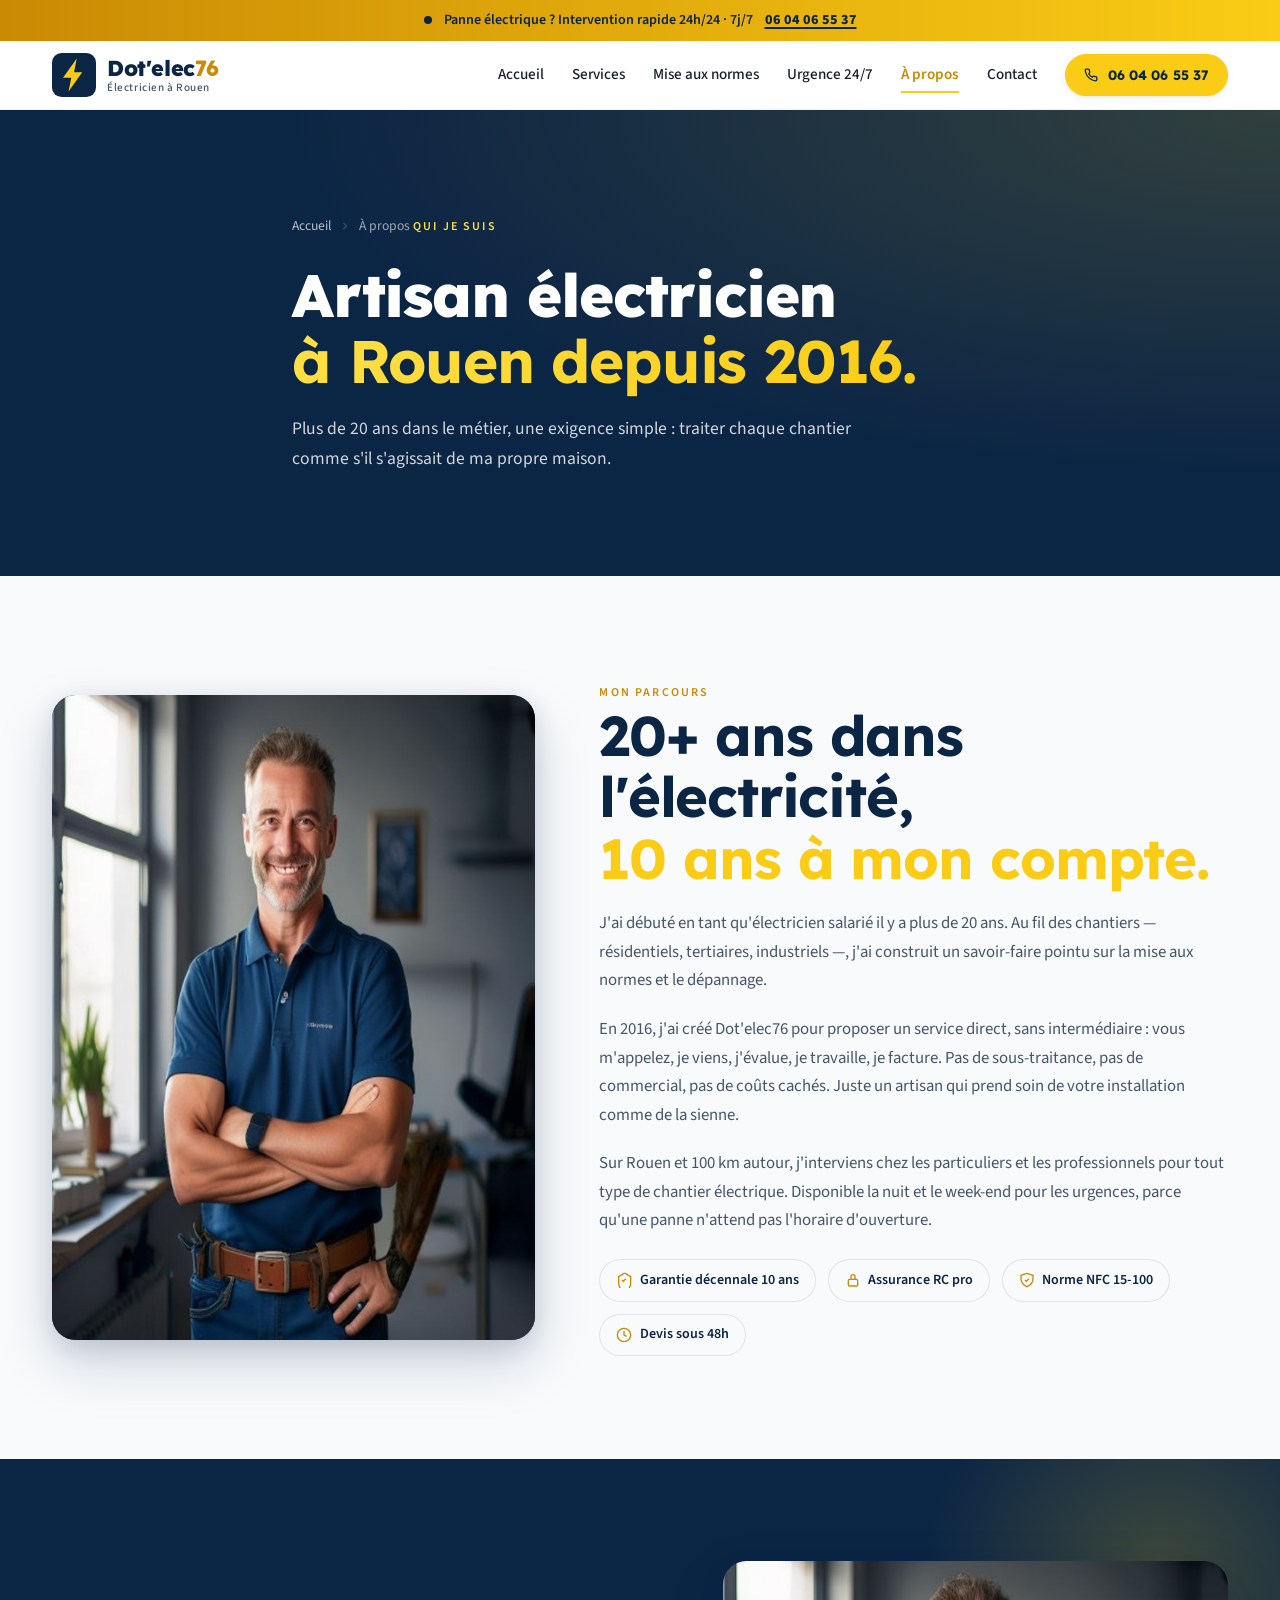
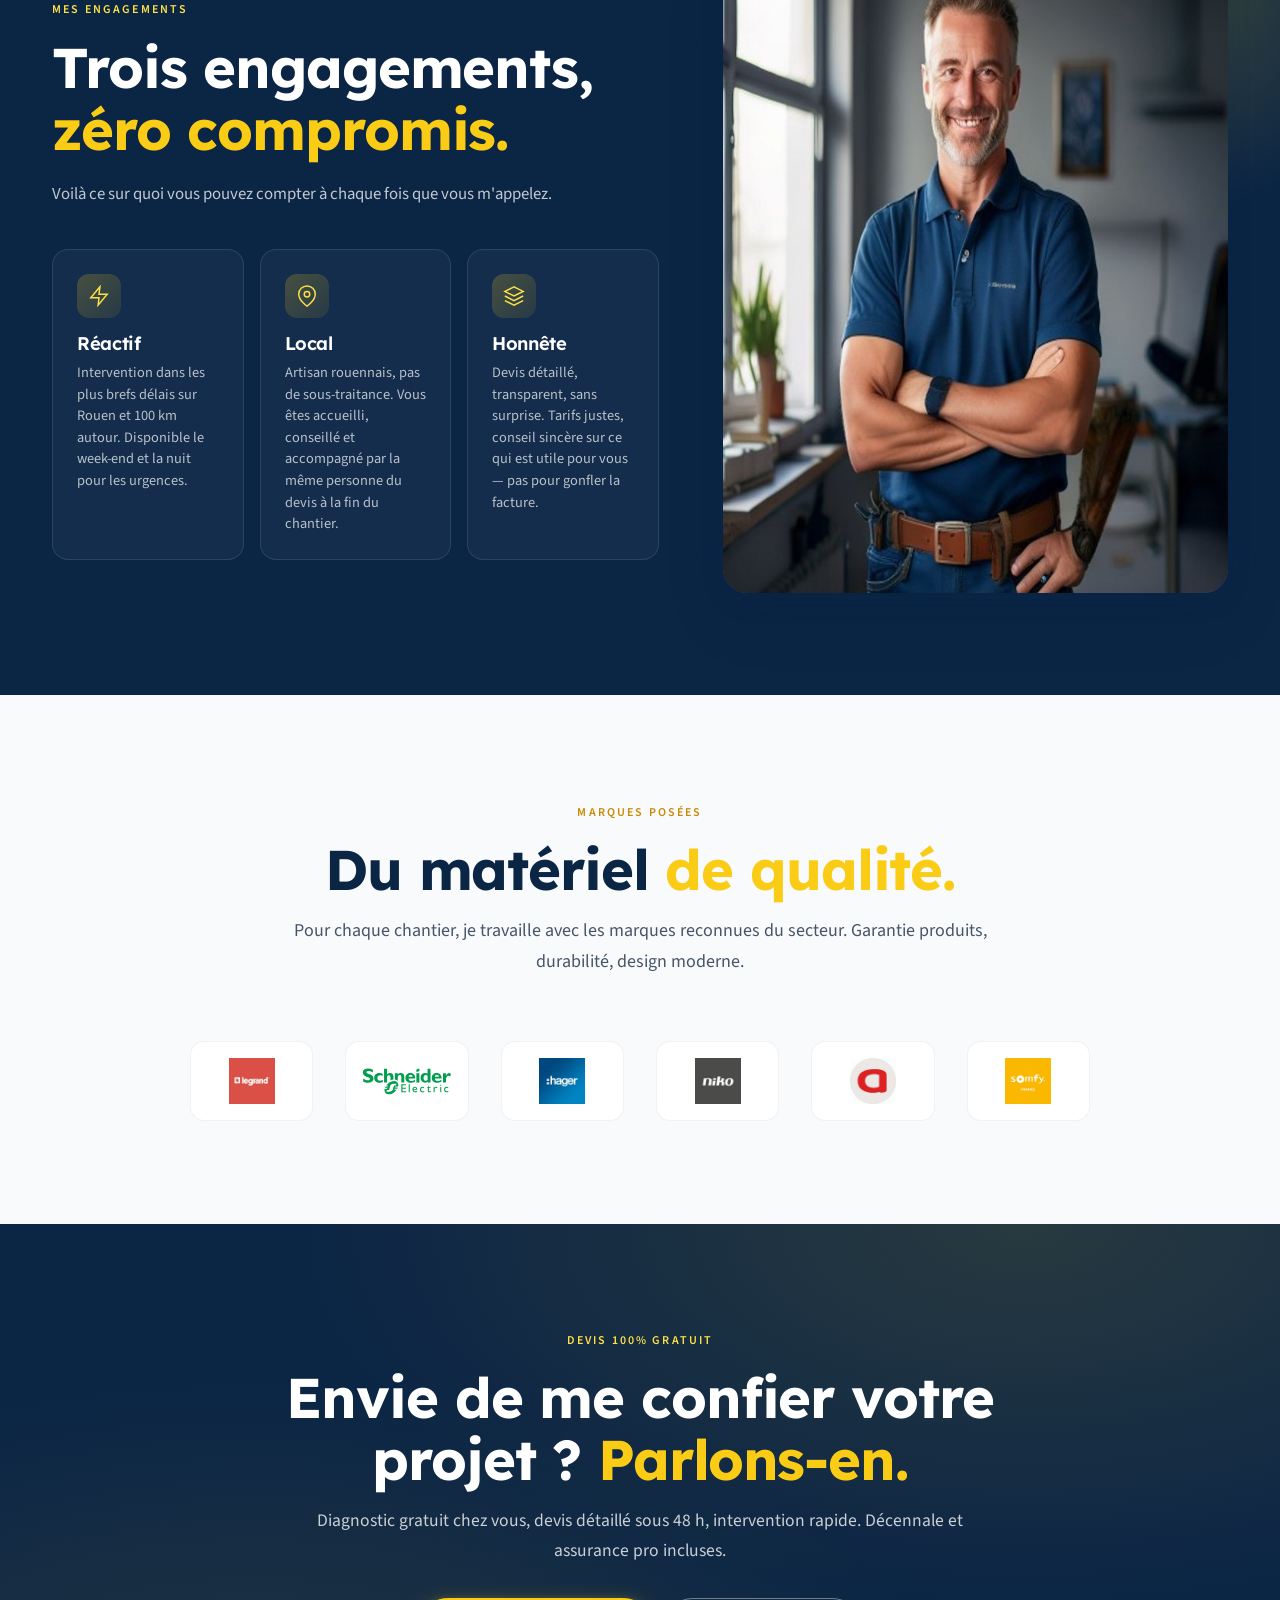
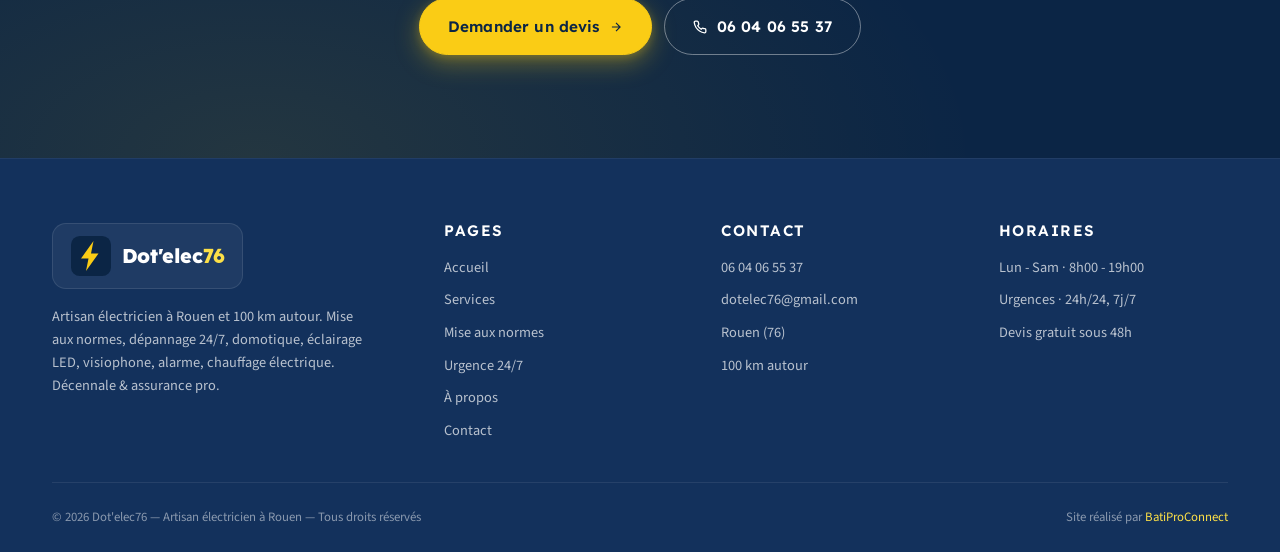
==== a-propos.html @ 0d3ffebc "Refactor multi-page : 6 pages + vrais logos marques Conformite au plan initial Phase 2 : - index.htm" ====
<!DOCTYPE html>
<html lang="fr">
<head>
<meta charset="UTF-8" />
<meta name="viewport" content="width=device-width, initial-scale=1.0" />
<title>À propos — Dot'elec76, artisan électricien à Rouen depuis 2016</title>
<meta name="description" content="Découvrez Dot'elec76 : artisan électricien à Rouen depuis 2016, plus de 20 ans d'expérience dans le métier, garantie décennale, assurance pro, marques Legrand & Schneider." />
<meta name="keywords" content="Dot'elec76, artisan électricien Rouen, électricien expérimenté Rouen, décennale électricien, marques Legrand Schneider Hager" />
<meta name="theme-color" content="#0B2545" />
<link rel="canonical" href="https://dotelec76.pages.dev/a-propos.html" />

<meta property="og:type" content="website" />
<meta property="og:title" content="À propos — Dot'elec76 Rouen" />
<meta property="og:description" content="Artisan électricien à Rouen depuis 2016, 20+ ans d'expérience, décennale et assurance pro." />
<meta property="og:image" content="assets/img/about/artisan-portrait.jpg" />

<link rel="preconnect" href="https://fonts.googleapis.com" />
<link rel="preconnect" href="https://fonts.gstatic.com" crossorigin />
<link href="https://fonts.googleapis.com/css2?family=Lexend:wght@400;500;600;700;800&family=Source+Sans+3:wght@300;400;500;600;700&display=swap" rel="stylesheet" />
<link rel="stylesheet" href="assets/css/style.css" />
<link rel="icon" type="image/svg+xml" href="data:image/svg+xml,%3Csvg xmlns='http://www.w3.org/2000/svg' viewBox='0 0 32 32'%3E%3Crect width='32' height='32' rx='6' fill='%230B2545'/%3E%3Cpath d='M18 4L8 18h6l-2 10 10-14h-6l2-10z' fill='%23FACC15'/%3E%3C/svg%3E" />
</head>

<body>

<div class="urgence-bar">
  <div class="container urgence-bar__inner">
    <span class="urgence-bar__pulse" aria-hidden="true"></span>
    <span>Panne électrique&nbsp;? Intervention rapide 24h/24 &middot; 7j/7</span>
    <a href="tel:0604065537" class="urgence-bar__tel">06 04 06 55 37</a>
  </div>
</div>

<header class="site-header" id="siteHeader">
  <div class="container site-header__inner">
    <a href="index.html" class="brand-mark" aria-label="Dot'elec76 accueil">
      <span class="brand-logo">
        <svg width="36" height="36" viewBox="0 0 32 32" aria-hidden="true">
          <rect width="32" height="32" rx="7" fill="#0B2545"/>
          <path d="M18 4L8 18h6l-2 10 10-14h-6l2-10z" fill="#FACC15"/>
        </svg>
        <span class="brand-text">
          <span class="brand-text__main">Dot'elec<span class="brand-text__num">76</span></span>
          <span class="brand-text__sub">Électricien à Rouen</span>
        </span>
      </span>
    </a>
    <nav class="desktop-nav" aria-label="Navigation principale">
      <a href="index.html" class="nav-link">Accueil</a>
      <a href="services.html" class="nav-link">Services</a>
      <a href="mise-aux-normes.html" class="nav-link">Mise aux normes</a>
      <a href="urgence-24-7.html" class="nav-link">Urgence 24/7</a>
      <a href="a-propos.html" class="nav-link active" aria-current="page">À propos</a>
      <a href="contact.html" class="nav-link">Contact</a>
      <a href="tel:0604065537" class="btn btn-cta-sm">
        <svg width="14" height="14" viewBox="0 0 24 24" fill="none" stroke="currentColor" stroke-width="2.2"><path d="M22 16.92v3a2 2 0 01-2.18 2 19.79 19.79 0 01-8.63-3.07 19.5 19.5 0 01-6-6 19.79 19.79 0 01-3.07-8.67A2 2 0 014.11 2h3a2 2 0 012 1.72 12.84 12.84 0 00.7 2.81 2 2 0 01-.45 2.11L8.09 9.91a16 16 0 006 6l1.27-1.27a2 2 0 012.11-.45 12.84 12.84 0 002.81.7A2 2 0 0122 16.92z"/></svg>
        06 04 06 55 37
      </a>
    </nav>
    <button class="mobile-menu-btn" id="mobileMenuBtn" aria-label="Ouvrir le menu" aria-expanded="false"><span></span><span></span><span></span></button>
  </div>
</header>

<div class="mobile-menu" id="mobileMenu" aria-hidden="true">
  <a href="index.html" class="nav-link">Accueil</a>
  <a href="services.html" class="nav-link">Services</a>
  <a href="mise-aux-normes.html" class="nav-link">Mise aux normes</a>
  <a href="urgence-24-7.html" class="nav-link">Urgence 24/7</a>
  <a href="a-propos.html" class="nav-link">À propos</a>
  <a href="contact.html" class="nav-link">Contact</a>
  <a href="tel:0604065537" class="btn btn-primary mt-4">Appeler maintenant</a>
</div>

<main>

<section class="page-hero">
  <div class="container page-hero__content" data-reveal>
    <div class="page-hero__breadcrumb">
      <a href="index.html">Accueil</a>
      <svg viewBox="0 0 24 24" fill="none" stroke="currentColor" stroke-width="2"><path d="M9 18l6-6-6-6"/></svg>
      <span>À propos</span>
    </div>
    <span class="eyebrow eyebrow-light">Qui je suis</span>
    <h1>Artisan électricien<br /><em>à Rouen depuis 2016.</em></h1>
    <p>Plus de 20 ans dans le métier, une exigence simple : traiter chaque chantier comme s'il s'agissait de ma propre maison.</p>
  </div>
</section>

<section class="section">
  <div class="container">
    <div class="about-bio">
      <div class="about-bio__visual" data-reveal>
        <img src="assets/img/about/artisan-portrait.jpg" alt="Portrait de l'artisan Dot'elec76" loading="lazy" />
      </div>
      <div class="about-bio__content">
        <span class="eyebrow" data-reveal>Mon parcours</span>
        <h2 data-reveal data-delay="1">20+ ans dans l'électricité,<br /><em>10 ans à mon compte.</em></h2>
        <p data-reveal data-delay="2">
          J'ai débuté en tant qu'électricien salarié il y a plus de 20 ans. Au fil
          des chantiers — résidentiels, tertiaires, industriels —, j'ai construit
          un savoir-faire pointu sur la mise aux normes et le dépannage.
        </p>
        <p data-reveal data-delay="3">
          En 2016, j'ai créé Dot'elec76 pour proposer un service direct, sans
          intermédiaire&nbsp;: vous m'appelez, je viens, j'évalue, je travaille,
          je facture. Pas de sous-traitance, pas de commercial, pas de coûts cachés.
          Juste un artisan qui prend soin de votre installation comme de la sienne.
        </p>
        <p data-reveal data-delay="4">
          Sur Rouen et 100&nbsp;km autour, j'interviens chez les particuliers et les
          professionnels pour tout type de chantier électrique. Disponible la nuit
          et le week-end pour les urgences, parce qu'une panne n'attend pas
          l'horaire d'ouverture.
        </p>
        <div class="about-bio__certs" data-reveal data-delay="5">
          <span class="about-cert"><svg viewBox="0 0 24 24" fill="none" stroke="currentColor" stroke-width="2"><path d="M12 2L4 7v10c0 5.55 3.84 10.74 9 12 5.16-1.26 9-6.45 9-12V7l-8-5z"/><path d="M9 12l2 2 4-4"/></svg>Garantie décennale 10 ans</span>
          <span class="about-cert"><svg viewBox="0 0 24 24" fill="none" stroke="currentColor" stroke-width="2"><path d="M9 11V7a3 3 0 016 0v4"/><rect x="5" y="11" width="14" height="10" rx="2"/></svg>Assurance RC pro</span>
          <span class="about-cert"><svg viewBox="0 0 24 24" fill="none" stroke="currentColor" stroke-width="2"><path d="M9 12l2 2 4-4"/><path d="M12 22c5.5-2.5 9-7 9-12V5l-9-3-9 3v5c0 5 3.5 9.5 9 12z"/></svg>Norme NFC 15-100</span>
          <span class="about-cert"><svg viewBox="0 0 24 24" fill="none" stroke="currentColor" stroke-width="2"><circle cx="12" cy="12" r="10"/><path d="M12 6v6l4 2"/></svg>Devis sous 48h</span>
        </div>
      </div>
    </div>
  </div>
</section>

<section class="section section-why">
  <div class="container">
    <div class="why__grid">
      <div class="why__text">
        <span class="eyebrow eyebrow-light" data-reveal>Mes engagements</span>
        <h2 data-reveal data-delay="1">Trois engagements,<br /><em>zéro compromis.</em></h2>
        <p data-reveal data-delay="2">Voilà ce sur quoi vous pouvez compter à chaque fois que vous m'appelez.</p>
        <div class="why__cards">
          <div class="why-card" data-reveal data-delay="3">
            <div class="why-card__icon"><svg viewBox="0 0 24 24" fill="none" stroke="currentColor" stroke-width="1.6"><path d="M13 2L3 14h9l-1 8 10-12h-9l1-8z"/></svg></div>
            <h3>Réactif</h3>
            <p>Intervention dans les plus brefs délais sur Rouen et 100&nbsp;km autour. Disponible le week-end et la nuit pour les urgences.</p>
          </div>
          <div class="why-card" data-reveal data-delay="4">
            <div class="why-card__icon"><svg viewBox="0 0 24 24" fill="none" stroke="currentColor" stroke-width="1.6"><path d="M21 10c0 7-9 13-9 13s-9-6-9-13a9 9 0 0118 0z"/><circle cx="12" cy="10" r="3"/></svg></div>
            <h3>Local</h3>
            <p>Artisan rouennais, pas de sous-traitance. Vous êtes accueilli, conseillé et accompagné par la même personne du devis à la fin du chantier.</p>
          </div>
          <div class="why-card" data-reveal data-delay="5">
            <div class="why-card__icon"><svg viewBox="0 0 24 24" fill="none" stroke="currentColor" stroke-width="1.6"><path d="M12 2L2 7l10 5 10-5-10-5z"/><path d="M2 17l10 5 10-5M2 12l10 5 10-5"/></svg></div>
            <h3>Honnête</h3>
            <p>Devis détaillé, transparent, sans surprise. Tarifs justes, conseil sincère sur ce qui est utile pour vous — pas pour gonfler la facture.</p>
          </div>
        </div>
      </div>
      <div class="why__visual" data-reveal data-delay="2">
        <img src="assets/img/about/artisan-portrait.jpg" alt="Artisan Dot'elec76" loading="lazy" />
      </div>
    </div>
  </div>
</section>

<section class="section">
  <div class="container">
    <div class="section-header">
      <span class="eyebrow" data-reveal>Marques posées</span>
      <h2 data-reveal data-delay="1">Du matériel <em>de qualité.</em></h2>
      <p data-reveal data-delay="2">Pour chaque chantier, je travaille avec les marques reconnues du secteur. Garantie produits, durabilité, design moderne.</p>
    </div>

    <div class="brand-logos" data-reveal data-delay="3">
      <div class="brand-logo-item" title="Legrand">
        <img src="assets/img/brands/legrand.png" alt="Legrand" loading="lazy" />
      </div>
      <div class="brand-logo-item" title="Schneider Electric">
        <img src="assets/img/brands/schneider.svg" alt="Schneider Electric" loading="lazy" />
      </div>
      <div class="brand-logo-item" title="Hager">
        <img src="assets/img/brands/hager.png" alt="Hager" loading="lazy" />
      </div>
      <div class="brand-logo-item" title="Niko">
        <img src="assets/img/brands/niko.png" alt="Niko" loading="lazy" />
      </div>
      <div class="brand-logo-item" title="Atlantic">
        <img src="assets/img/brands/atlantic.png" alt="Atlantic" loading="lazy" />
      </div>
      <div class="brand-logo-item" title="Somfy">
        <img src="assets/img/brands/somfy.png" alt="Somfy" loading="lazy" />
      </div>
    </div>
  </div>
</section>

<section class="section section-cta-final">
  <div class="container">
    <div class="cta-final__inner" data-reveal>
      <span class="eyebrow eyebrow-light">Devis 100% gratuit</span>
      <h2>Envie de me confier votre projet&nbsp;? <em>Parlons-en.</em></h2>
      <p>Diagnostic gratuit chez vous, devis détaillé sous 48&nbsp;h, intervention rapide. Décennale et assurance pro incluses.</p>
      <div class="cta-final__buttons">
        <a href="contact.html" class="btn btn-primary">Demander un devis<svg width="14" height="14" viewBox="0 0 24 24" fill="none" stroke="currentColor" stroke-width="2"><path d="M5 12h14m-7-7l7 7-7 7"/></svg></a>
        <a href="tel:0604065537" class="btn btn-outline-light">
          <svg width="14" height="14" viewBox="0 0 24 24" fill="none" stroke="currentColor" stroke-width="2.2"><path d="M22 16.92v3a2 2 0 01-2.18 2 19.79 19.79 0 01-8.63-3.07 19.5 19.5 0 01-6-6 19.79 19.79 0 01-3.07-8.67A2 2 0 014.11 2h3a2 2 0 012 1.72 12.84 12.84 0 00.7 2.81 2 2 0 01-.45 2.11L8.09 9.91a16 16 0 006 6l1.27-1.27a2 2 0 012.11-.45 12.84 12.84 0 002.81.7A2 2 0 0122 16.92z"/></svg>
          06 04 06 55 37
        </a>
      </div>
    </div>
  </div>
</section>

</main>

<footer class="site-footer">
  <div class="container">
    <div class="footer__grid">
      <div class="footer__col footer__col--brand">
        <div class="footer-logo-wrap">
          <svg width="40" height="40" viewBox="0 0 32 32" aria-hidden="true">
            <rect width="32" height="32" rx="7" fill="#0B2545"/>
            <path d="M18 4L8 18h6l-2 10 10-14h-6l2-10z" fill="#FACC15"/>
          </svg>
          <span class="footer-brand-text">Dot'elec<span>76</span></span>
        </div>
        <p>Artisan électricien à Rouen et 100&nbsp;km autour. Mise aux normes, dépannage 24/7, domotique, éclairage LED, visiophone, alarme, chauffage électrique. Décennale &amp; assurance pro.</p>
      </div>
      <div class="footer__col">
        <h4>Pages</h4>
        <ul>
          <li><a href="index.html">Accueil</a></li>
          <li><a href="services.html">Services</a></li>
          <li><a href="mise-aux-normes.html">Mise aux normes</a></li>
          <li><a href="urgence-24-7.html">Urgence 24/7</a></li>
          <li><a href="a-propos.html">À propos</a></li>
          <li><a href="contact.html">Contact</a></li>
        </ul>
      </div>
      <div class="footer__col">
        <h4>Contact</h4>
        <ul>
          <li><a href="tel:0604065537">06 04 06 55 37</a></li>
          <li><a href="mailto:dotelec76@gmail.com">dotelec76@gmail.com</a></li>
          <li>Rouen (76)</li>
          <li>100 km autour</li>
        </ul>
      </div>
      <div class="footer__col">
        <h4>Horaires</h4>
        <ul>
          <li>Lun - Sam · 8h00 - 19h00</li>
          <li>Urgences · 24h/24, 7j/7</li>
          <li>Devis gratuit sous 48h</li>
        </ul>
      </div>
    </div>
    <div class="footer__bottom">
      <small>© <span id="year">2026</span> Dot'elec76 — Artisan électricien à Rouen — Tous droits réservés</small>
      <small>Site réalisé par <a href="https://batiproconnect.com/site-web/" target="_blank" rel="noopener">BatiProConnect</a></small>
    </div>
  </div>
</footer>

<a href="tel:0604065537" class="floating-call" aria-label="Appeler Dot'elec76">
  <svg viewBox="0 0 24 24" fill="none" stroke="currentColor" stroke-width="2.2"><path d="M22 16.92v3a2 2 0 01-2.18 2 19.79 19.79 0 01-8.63-3.07 19.5 19.5 0 01-6-6 19.79 19.79 0 01-3.07-8.67A2 2 0 014.11 2h3a2 2 0 012 1.72 12.84 12.84 0 00.7 2.81 2 2 0 01-.45 2.11L8.09 9.91a16 16 0 006 6l1.27-1.27a2 2 0 012.11-.45 12.84 12.84 0 002.81.7A2 2 0 0122 16.92z"/></svg>
</a>

<script src="assets/js/script.js"></script>
</body>
</html>
---- assets/css/style.css ----
/* ===========================================
   Dot'elec76 — Style éditorial pro électricien
   Palette : bleu marine pro + accent ambre électricité
   Fonts : Lexend (headings) + Source Sans 3 (body)
   =========================================== */

:root {
  /* Bleu marine pro */
  --night:        #0B2545;
  --night-2:      #13315C;
  --night-3:      #1B4A8A;
  --night-light:  #2563EB;

  /* Jaune électrique pur (accent / urgence) — couleur "électricité" */
  --accent:       #FACC15;
  --accent-light: #FDE047;
  --accent-dark:  #CA8A04;

  /* Neutres */
  --cream:        #F8FAFC;
  --cream-2:      #EFF4F9;
  --white:        #FFFFFF;
  --slate:        #1A1F2E;
  --slate-2:      #475569;
  --slate-3:      #94A3B8;
  --line:         rgba(11, 37, 69, 0.10);
  --line-light:   rgba(11, 37, 69, 0.06);

  /* Typo */
  --font-heading: 'Lexend', -apple-system, BlinkMacSystemFont, 'Segoe UI', sans-serif;
  --font-body:    'Source Sans 3', -apple-system, BlinkMacSystemFont, 'Segoe UI', sans-serif;

  /* Shadows */
  --shadow-sm:    0 1px 2px rgba(11,37,69,.05), 0 2px 8px rgba(11,37,69,.07);
  --shadow-md:    0 4px 12px rgba(11,37,69,.09), 0 12px 28px rgba(11,37,69,.11);
  --shadow-lg:    0 8px 24px rgba(11,37,69,.13), 0 24px 56px rgba(11,37,69,.17);
  --shadow-accent:0 8px 24px rgba(250,204,21,.35), 0 2px 8px rgba(250,204,21,.22);

  /* Motion */
  --ease:         cubic-bezier(0.4, 0, 0.2, 1);
  --ease-out:     cubic-bezier(0.16, 1, 0.3, 1);
  --t-fast:       180ms;
  --t:            280ms;
  --t-slow:       520ms;

  /* Layout */
  --max-w:        1240px;
  --pad-x:        clamp(1rem, 4vw, 2rem);
  --section-py:   clamp(4rem, 8vw, 7rem);
}

* { box-sizing: border-box; }

html {
  scroll-behavior: smooth;
  scroll-padding-top: 88px;
  -webkit-font-smoothing: antialiased;
  -moz-osx-font-smoothing: grayscale;
  overflow-x: hidden;
}

body {
  font-family: var(--font-body);
  color: var(--slate);
  background: var(--cream);
  line-height: 1.65;
  font-weight: 400;
  margin: 0;
  overflow-x: hidden;
  font-size: 16px;
}

img { max-width: 100%; height: auto; display: block; }
a { color: inherit; text-decoration: none; }

/* ============== TYPOGRAPHY ============== */
h1, h2, h3, h4 {
  font-family: var(--font-heading);
  color: var(--night);
  line-height: 1.1;
  font-weight: 700;
  letter-spacing: -0.02em;
  margin: 0;
}

h1 { font-size: clamp(2.5rem, 6vw, 4.75rem); font-weight: 800; }
h2 { font-size: clamp(2rem, 4.5vw, 3.5rem); }
h3 { font-size: clamp(1.25rem, 2vw, 1.5rem); font-weight: 600; }
h4 { font-size: 1rem; font-weight: 600; letter-spacing: 0.02em; }

em {
  font-style: normal;
  color: var(--accent);
  font-weight: 700;
}

p { margin: 0; }

.eyebrow {
  display: inline-flex;
  align-items: center;
  gap: 0.5rem;
  font-family: var(--font-body);
  font-size: 0.75rem;
  font-weight: 600;
  text-transform: uppercase;
  letter-spacing: 0.18em;
  color: var(--accent-dark);
}
.eyebrow svg { color: var(--accent); }
.eyebrow-light { color: var(--accent-light); }
.eyebrow-light svg { color: var(--accent-light); }

/* ============== LAYOUT ============== */
.container {
  width: 100%;
  max-width: var(--max-w);
  margin-inline: auto;
  padding-inline: var(--pad-x);
}

.section {
  padding-block: var(--section-py);
  position: relative;
}

.section-header {
  text-align: center;
  max-width: 720px;
  margin-inline: auto;
  margin-bottom: clamp(2.5rem, 5vw, 4rem);
}
.section-header .eyebrow { margin-bottom: 1rem; }
.section-header h2 { margin-bottom: 1rem; }
.section-header p {
  color: var(--slate-2);
  font-size: 1.125rem;
  line-height: 1.7;
}

/* ============== BUTTONS ============== */
.btn {
  display: inline-flex;
  align-items: center;
  justify-content: center;
  gap: 0.6rem;
  padding: 0.95rem 1.75rem;
  font-family: var(--font-heading);
  font-size: 0.95rem;
  font-weight: 600;
  letter-spacing: 0.01em;
  text-decoration: none;
  border: 1.5px solid transparent;
  border-radius: 999px;
  cursor: pointer;
  transition: all var(--t) var(--ease);
  white-space: nowrap;
  position: relative;
  overflow: hidden;
}

.btn-primary {
  background: var(--accent);
  color: var(--night);
  border-color: var(--accent);
  box-shadow: var(--shadow-accent);
}
.btn-primary:hover {
  background: var(--accent-dark);
  border-color: var(--accent-dark);
  color: var(--white);
  transform: translateY(-2px);
  box-shadow: 0 12px 32px rgba(250,204,21,.45);
}

.btn-outline {
  background: transparent;
  color: var(--night);
  border-color: var(--night);
}
.btn-outline:hover {
  background: var(--night);
  color: var(--white);
  transform: translateY(-2px);
}

.btn-outline-light {
  background: transparent;
  color: var(--white);
  border-color: rgba(255,255,255,0.4);
}
.btn-outline-light:hover {
  background: var(--white);
  color: var(--night);
  border-color: var(--white);
}

.btn-ghost {
  background: rgba(255,255,255,0.10);
  color: var(--white);
  border-color: rgba(255,255,255,0.30);
  backdrop-filter: blur(8px);
}
.btn-ghost:hover {
  background: rgba(255,255,255,0.20);
  border-color: var(--white);
}

.btn-cta-sm {
  background: var(--accent);
  color: var(--night);
  border-color: var(--accent);
  padding: 0.55rem 1.1rem;
  font-size: 0.85rem;
  box-shadow: var(--shadow-sm);
  font-weight: 700;
}
.btn-cta-sm:hover {
  background: var(--accent-dark);
  border-color: var(--accent-dark);
  color: var(--white);
}

.btn-block { width: 100%; }

/* ============== URGENCE BAR ============== */
.urgence-bar {
  background: linear-gradient(90deg, var(--accent-dark), var(--accent));
  color: var(--night);
  padding: 0.55rem 0;
  font-size: 0.88rem;
  font-weight: 600;
  position: relative;
  z-index: 51;
}
.urgence-bar__inner {
  display: flex;
  align-items: center;
  justify-content: center;
  gap: 0.75rem;
  flex-wrap: wrap;
}
.urgence-bar__pulse {
  width: 8px; height: 8px;
  background: var(--night);
  border-radius: 50%;
  animation: pulse 1.6s ease-in-out infinite;
}
@keyframes pulse {
  0%, 100% { opacity: 1; transform: scale(1); }
  50%      { opacity: 0.4; transform: scale(1.4); }
}
.urgence-bar__tel {
  font-weight: 800;
  text-decoration: underline;
  text-decoration-thickness: 1.5px;
  text-underline-offset: 3px;
  color: var(--night);
}
.urgence-bar__tel:hover { text-decoration-thickness: 2.5px; }

/* ============== HEADER / NAV ============== */
.site-header {
  position: sticky;
  top: 0;
  z-index: 50;
  background: rgba(255, 255, 255, 0.92);
  backdrop-filter: blur(14px);
  border-bottom: 1px solid var(--line-light);
  transition: all var(--t) var(--ease);
}
.site-header.scrolled {
  box-shadow: var(--shadow-sm);
  background: rgba(255, 255, 255, 0.98);
}
.site-header__inner {
  display: flex;
  align-items: center;
  justify-content: space-between;
  padding-block: 0.75rem;
  gap: 1.5rem;
}

.brand-mark {
  display: inline-flex;
  align-items: center;
  text-decoration: none;
  flex-shrink: 0;
}
.brand-logo {
  display: inline-flex;
  align-items: center;
  gap: 0.7rem;
  transition: transform var(--t) var(--ease);
}
.brand-logo svg {
  width: clamp(36px, 4.5vw, 44px);
  height: auto;
  flex-shrink: 0;
}
.brand-mark:hover .brand-logo { transform: scale(1.02); }

.brand-text {
  display: flex;
  flex-direction: column;
  line-height: 1;
}
.brand-text__main {
  font-family: var(--font-heading);
  font-weight: 800;
  font-size: clamp(1.15rem, 1.7vw, 1.4rem);
  color: var(--night);
  letter-spacing: -0.02em;
}
.brand-text__num {
  color: var(--accent-dark);
}
.brand-text__sub {
  font-family: var(--font-body);
  font-size: 0.7rem;
  font-weight: 500;
  color: var(--slate-2);
  margin-top: 0.2rem;
  letter-spacing: 0.05em;
}

.desktop-nav {
  display: none;
  align-items: center;
  gap: 1.75rem;
}
@media (min-width: 1024px) { .desktop-nav { display: flex; } }

.nav-link {
  font-size: 0.95rem;
  font-weight: 500;
  color: var(--slate);
  position: relative;
  padding: 0.25rem 0;
  transition: color var(--t-fast);
}
.nav-link::after {
  content: '';
  position: absolute;
  bottom: -2px;
  left: 0;
  width: 0;
  height: 2px;
  background: var(--accent);
  transition: width var(--t) var(--ease);
}
.nav-link:hover { color: var(--accent-dark); }
.nav-link:hover::after { width: 100%; }

.mobile-menu-btn {
  display: flex;
  flex-direction: column;
  justify-content: center;
  gap: 5px;
  width: 44px; height: 44px;
  background: transparent;
  border: none;
  cursor: pointer;
  padding: 0;
}
@media (min-width: 1024px) { .mobile-menu-btn { display: none; } }
.mobile-menu-btn span {
  display: block;
  width: 24px; height: 2px;
  background: var(--night);
  margin-inline: auto;
  transition: all var(--t) var(--ease);
  border-radius: 2px;
}
.mobile-menu-btn.active span:nth-child(1) { transform: translateY(7px) rotate(45deg); }
.mobile-menu-btn.active span:nth-child(2) { opacity: 0; }
.mobile-menu-btn.active span:nth-child(3) { transform: translateY(-7px) rotate(-45deg); }

.mobile-menu {
  position: fixed;
  inset: 0;
  background: var(--night);
  z-index: 49;
  display: flex;
  flex-direction: column;
  align-items: center;
  justify-content: center;
  gap: 1.5rem;
  padding: 2rem;
  transform: translateX(100%);
  transition: transform var(--t-slow) var(--ease);
}
.mobile-menu.active { transform: translateX(0); }
.mobile-menu .nav-link {
  color: var(--white);
  font-size: 1.5rem;
  font-weight: 600;
}
.mobile-menu .nav-link:hover { color: var(--accent-light); }

/* ============== HERO ============== */
.hero {
  position: relative;
  min-height: 92vh;
  display: flex;
  align-items: center;
  overflow: hidden;
  padding-top: clamp(3rem, 6vw, 5rem);
  padding-bottom: clamp(3rem, 6vw, 5rem);
}
.hero__bg {
  position: absolute;
  inset: 0;
  background-size: cover;
  background-position: center;
  background-color: var(--night-2);
  z-index: 0;
}
.hero__overlay {
  position: absolute;
  inset: 0;
  background:
    linear-gradient(105deg, rgba(11,37,69,.96) 0%, rgba(11,37,69,.88) 35%, rgba(11,37,69,.55) 75%, rgba(11,37,69,.30) 100%),
    radial-gradient(ellipse at 80% 80%, rgba(250,204,21,.22), transparent 55%);
  z-index: 1;
}
.hero__content {
  position: relative;
  z-index: 2;
  width: 100%;
}
.hero__text { max-width: 720px; }
.hero__title {
  color: var(--white);
  margin-block: 1.5rem 1.5rem;
}
.hero__title em {
  color: var(--accent-light);
  display: inline-block;
  background: linear-gradient(120deg, var(--accent-light), var(--accent));
  -webkit-background-clip: text;
  background-clip: text;
  -webkit-text-fill-color: transparent;
}
.hero__subtitle {
  color: rgba(255,255,255,.85);
  font-size: clamp(1.05rem, 1.4vw, 1.25rem);
  line-height: 1.7;
  max-width: 580px;
  margin-bottom: 2rem;
}
.hero__ctas {
  display: flex;
  flex-wrap: wrap;
  gap: 0.75rem;
  margin-bottom: 3rem;
}

.hero__meta {
  display: grid;
  grid-template-columns: repeat(auto-fit, minmax(140px, 1fr));
  gap: 1.5rem 2rem;
  padding-top: 2rem;
  border-top: 1px solid rgba(255,255,255,.18);
  max-width: 720px;
}
.hero__meta-item { display: flex; flex-direction: column; gap: 0.25rem; }
.hero__meta-num {
  font-family: var(--font-heading);
  font-size: 1.85rem;
  font-weight: 700;
  color: var(--accent-light);
  line-height: 1;
}
.hero__meta-label {
  font-size: 0.8rem;
  color: rgba(255,255,255,.65);
  text-transform: uppercase;
  letter-spacing: 0.08em;
}

/* ============== TRUST BAR ============== */
.trust-bar {
  background: var(--white);
  border-block: 1px solid var(--line-light);
  padding-block: 2rem;
}
.trust-bar__grid {
  display: grid;
  grid-template-columns: repeat(auto-fit, minmax(220px, 1fr));
  gap: 1.5rem 2rem;
}
.trust-item {
  display: flex;
  align-items: flex-start;
  gap: 1rem;
}
.trust-item__icon {
  width: 48px; height: 48px;
  flex-shrink: 0;
  background: linear-gradient(135deg, rgba(250,204,21,.18), rgba(250,204,21,.06));
  border-radius: 12px;
  display: flex;
  align-items: center;
  justify-content: center;
  color: var(--accent-dark);
}
.trust-item__icon svg { width: 24px; height: 24px; }
.trust-item strong {
  font-family: var(--font-heading);
  font-weight: 600;
  display: block;
  color: var(--night);
  font-size: 0.95rem;
  margin-bottom: 0.15rem;
}
.trust-item small {
  font-size: 0.85rem;
  color: var(--slate-2);
  line-height: 1.45;
}

/* ============== SERVICES ============== */
.section-services { background: var(--cream); }

.services-grid {
  display: grid;
  grid-template-columns: repeat(auto-fit, minmax(290px, 1fr));
  gap: 1.5rem;
}
@media (min-width: 768px) {
  .services-grid { grid-template-columns: repeat(2, 1fr); }
}
@media (min-width: 1024px) {
  .services-grid { grid-template-columns: repeat(3, 1fr); }
}

.service-card {
  background: var(--white);
  border-radius: 18px;
  overflow: hidden;
  display: flex;
  flex-direction: column;
  border: 1px solid var(--line-light);
  transition: all var(--t) var(--ease);
}
.service-card:hover {
  transform: translateY(-4px);
  box-shadow: var(--shadow-md);
  border-color: rgba(250,204,21,.40);
}

.service-card__media {
  position: relative;
  aspect-ratio: 4 / 3;
  background: var(--cream-2);
  overflow: hidden;
}
.service-card__media img {
  width: 100%; height: 100%;
  object-fit: cover;
  transition: transform var(--t-slow) var(--ease);
}
.service-card:hover .service-card__media img { transform: scale(1.05); }

.service-card__badge {
  position: absolute;
  top: 1rem; right: 1rem;
  background: var(--accent);
  color: var(--night);
  padding: 0.4rem 0.85rem;
  border-radius: 999px;
  font-size: 0.78rem;
  font-weight: 800;
  font-family: var(--font-heading);
  box-shadow: var(--shadow-accent);
  text-transform: uppercase;
  letter-spacing: 0.08em;
}

.service-card__body {
  padding: 1.5rem;
  display: flex;
  flex-direction: column;
  gap: 0.85rem;
  flex: 1;
}
.service-card__num {
  font-family: var(--font-heading);
  font-size: 0.75rem;
  font-weight: 700;
  letter-spacing: 0.16em;
  color: var(--accent-dark);
}
.service-card h3 {
  font-size: 1.35rem;
  color: var(--night);
}
.service-card p {
  color: var(--slate-2);
  font-size: 0.95rem;
  line-height: 1.6;
}
.service-card__list {
  list-style: none;
  padding: 0;
  margin: 0;
  display: flex;
  flex-direction: column;
  gap: 0.35rem;
}
.service-card__list li {
  font-size: 0.875rem;
  color: var(--slate-2);
  padding-left: 1.25rem;
  position: relative;
}
.service-card__list li::before {
  content: '';
  position: absolute;
  left: 0; top: 0.55rem;
  width: 6px; height: 6px;
  background: var(--accent);
  border-radius: 50%;
}
.service-card__more {
  margin-top: auto;
  display: inline-flex;
  align-items: center;
  gap: 0.5rem;
  color: var(--accent-dark);
  font-weight: 600;
  font-size: 0.9rem;
  font-family: var(--font-heading);
  transition: gap var(--t) var(--ease);
}
.service-card__more:hover { gap: 0.85rem; color: var(--accent); }

.service-card--featured {
  border-color: var(--accent);
  position: relative;
}
.service-card--featured::before {
  content: '';
  position: absolute;
  inset: 0;
  background: linear-gradient(180deg, transparent 60%, rgba(250,204,21,.07) 100%);
  pointer-events: none;
}

/* ============== SPECIALITY FOCUS (Mise aux normes) ============== */
.section-spec {
  background: linear-gradient(180deg, var(--cream) 0%, var(--cream-2) 100%);
}

.spec__grid {
  display: grid;
  grid-template-columns: 1fr;
  gap: 3rem;
  align-items: center;
}
@media (min-width: 1024px) {
  .spec__grid { grid-template-columns: 1.05fr 1fr; gap: 4rem; }
}

.spec__visual {
  position: relative;
  border-radius: 24px;
  overflow: hidden;
  aspect-ratio: 4 / 3;
  background: var(--night-2);
  box-shadow: var(--shadow-lg);
}
.spec__visual img {
  width: 100%; height: 100%;
  object-fit: cover;
}
.spec__visual-tag {
  position: absolute;
  bottom: 1.25rem; left: 1.25rem;
  background: var(--white);
  padding: 0.65rem 1.1rem;
  border-radius: 999px;
  display: inline-flex;
  align-items: center;
  gap: 0.5rem;
  font-family: var(--font-heading);
  font-weight: 600;
  font-size: 0.9rem;
  color: var(--night);
  box-shadow: var(--shadow-md);
}
.spec__visual-tag svg { color: var(--accent-dark); width: 18px; height: 18px; }

.spec__content .eyebrow { margin-bottom: 1rem; }
.spec__content h2 { margin-bottom: 1.25rem; }
.spec__content > p {
  color: var(--slate-2);
  font-size: 1.05rem;
  line-height: 1.7;
  margin-bottom: 2rem;
}

.spec__benefits {
  list-style: none;
  padding: 0;
  margin: 0 0 2rem;
  display: flex;
  flex-direction: column;
  gap: 1rem;
}
.spec__benefits li {
  display: flex;
  gap: 0.85rem;
  align-items: flex-start;
}
.spec__benefits li > svg {
  width: 22px; height: 22px;
  flex-shrink: 0;
  margin-top: 2px;
  background: var(--accent);
  color: var(--night);
  padding: 4px;
  border-radius: 50%;
  box-sizing: content-box;
}
.spec__benefits strong {
  display: block;
  font-family: var(--font-heading);
  color: var(--night);
  font-size: 1rem;
  margin-bottom: 0.15rem;
}
.spec__benefits p {
  font-size: 0.9rem;
  color: var(--slate-2);
  margin: 0;
  line-height: 1.5;
}

.spec__cta {
  display: flex;
  align-items: center;
  flex-wrap: wrap;
  gap: 1.5rem;
  padding-top: 1.5rem;
  border-top: 1px solid var(--line);
}
.spec__price {
  display: flex;
  flex-direction: column;
}
.spec__price-label {
  font-size: 0.75rem;
  color: var(--slate-2);
  text-transform: uppercase;
  letter-spacing: 0.12em;
}
.spec__price-value {
  font-family: var(--font-heading);
  font-size: 1.75rem;
  font-weight: 800;
  color: var(--accent-dark);
  line-height: 1;
}

/* ============== RÉALISATIONS AVANT/APRÈS ============== */
.section-realisations { background: var(--white); }

.realisations-grid {
  display: grid;
  grid-template-columns: 1fr;
  gap: 2rem;
}
@media (min-width: 768px) {
  .realisations-grid { grid-template-columns: repeat(2, 1fr); }
}
@media (min-width: 1100px) {
  .realisations-grid { grid-template-columns: repeat(3, 1fr); }
}

.realisation-card {
  background: var(--white);
  border-radius: 18px;
  overflow: hidden;
  border: 1px solid var(--line-light);
  display: flex;
  flex-direction: column;
  transition: all var(--t) var(--ease);
  box-shadow: var(--shadow-sm);
}
.realisation-card:hover {
  transform: translateY(-4px);
  box-shadow: var(--shadow-md);
  border-color: rgba(250,204,21,.40);
}

/* Before/After slider */
.ba-slider {
  position: relative;
  width: 100%;
  aspect-ratio: 4 / 3;
  overflow: hidden;
  user-select: none;
  background: var(--night-2);
  cursor: ew-resize;
}
.ba-slider__before,
.ba-slider__after {
  position: absolute;
  inset: 0;
  width: 100%;
  height: 100%;
  object-fit: cover;
  pointer-events: none;
}
.ba-slider__after-wrap {
  position: absolute;
  inset: 0;
  width: 50%;
  overflow: hidden;
  pointer-events: none;
  transition: width 50ms linear;
}
.ba-slider__after-wrap .ba-slider__after {
  width: 100vw;
  max-width: none;
}
@media (max-width: 767px) {
  .ba-slider__after-wrap .ba-slider__after { width: 100%; }
}

.ba-slider__range {
  position: absolute;
  inset: 0;
  width: 100%;
  height: 100%;
  opacity: 0;
  cursor: ew-resize;
  z-index: 3;
  margin: 0;
  padding: 0;
}
.ba-slider__handle {
  position: absolute;
  top: 0; bottom: 0;
  left: 50%;
  width: 3px;
  background: var(--white);
  pointer-events: none;
  z-index: 2;
  transform: translateX(-50%);
  box-shadow: 0 0 0 1px rgba(0,0,0,.15), 0 4px 12px rgba(0,0,0,.25);
  transition: left 50ms linear;
}
.ba-slider__handle::before {
  content: '';
  position: absolute;
  top: 50%;
  left: 50%;
  transform: translate(-50%, -50%);
  width: 44px; height: 44px;
  background: var(--white);
  border-radius: 50%;
  box-shadow: 0 4px 16px rgba(0,0,0,.3);
}
.ba-slider__handle svg {
  position: absolute;
  top: 50%; left: 50%;
  transform: translate(-50%, -50%);
  width: 22px; height: 22px;
  color: var(--night);
  z-index: 1;
}

.ba-slider__label {
  position: absolute;
  top: 1rem;
  background: rgba(11,37,69,.85);
  color: var(--white);
  padding: 0.3rem 0.75rem;
  border-radius: 999px;
  font-family: var(--font-heading);
  font-size: 0.7rem;
  font-weight: 700;
  text-transform: uppercase;
  letter-spacing: 0.12em;
  z-index: 2;
  pointer-events: none;
  backdrop-filter: blur(6px);
}
.ba-slider__label--before { left: 1rem; }
.ba-slider__label--after {
  right: 1rem;
  background: rgba(250,204,21,.95);
  color: var(--night);
}

.realisation-card__caption {
  padding: 1.25rem 1.5rem 1.5rem;
}
.realisation-card__caption h3 {
  font-size: 1.15rem;
  margin-bottom: 0.5rem;
}
.realisation-card__caption p {
  font-size: 0.9rem;
  color: var(--slate-2);
  line-height: 1.6;
}

/* ============== POURQUOI NOUS / WHY ============== */
.section-why {
  background: var(--night);
  color: var(--white);
  position: relative;
  overflow: hidden;
}
.section-why::before {
  content: '';
  position: absolute;
  top: -120px; right: -120px;
  width: 480px; height: 480px;
  background: radial-gradient(circle, rgba(250,204,21,.22), transparent 70%);
  pointer-events: none;
}

.why__grid {
  display: grid;
  grid-template-columns: 1fr;
  gap: 3rem;
  align-items: center;
}
@media (min-width: 1024px) {
  .why__grid { grid-template-columns: 1.2fr 1fr; gap: 4rem; }
}

.why__text h2 { color: var(--white); margin-block: 1rem 1.25rem; }
.why__text > p {
  color: rgba(255,255,255,.75);
  font-size: 1.05rem;
  line-height: 1.7;
  margin-bottom: 2.5rem;
  max-width: 560px;
}

.why__cards {
  display: grid;
  grid-template-columns: 1fr;
  gap: 1rem;
}
@media (min-width: 640px) {
  .why__cards { grid-template-columns: repeat(3, 1fr); }
}

.why-card {
  background: rgba(255,255,255,0.04);
  border: 1px solid rgba(255,255,255,0.10);
  border-radius: 16px;
  padding: 1.5rem;
  transition: all var(--t) var(--ease);
}
.why-card:hover {
  background: rgba(255,255,255,0.07);
  border-color: rgba(250,204,21,0.45);
  transform: translateY(-4px);
}
.why-card__icon {
  width: 44px; height: 44px;
  border-radius: 12px;
  background: linear-gradient(135deg, rgba(250,204,21,.22), rgba(250,204,21,.08));
  color: var(--accent-light);
  display: flex;
  align-items: center;
  justify-content: center;
  margin-bottom: 1rem;
}
.why-card__icon svg { width: 22px; height: 22px; }
.why-card h3 {
  font-size: 1.15rem;
  color: var(--white);
  margin-bottom: 0.5rem;
}
.why-card p {
  font-size: 0.9rem;
  color: rgba(255,255,255,.7);
  line-height: 1.5;
}

.why__visual {
  border-radius: 24px;
  overflow: hidden;
  aspect-ratio: 4 / 5;
  box-shadow: var(--shadow-lg);
  background: var(--night-3);
}
.why__visual img {
  width: 100%; height: 100%;
  object-fit: cover;
}

/* ============== MARQUES (pills) ============== */
.section-brands {
  background: var(--night);
  padding-block: 2.5rem 3.5rem;
  border-top: 1px solid rgba(255,255,255,.06);
}
.section-brands__label {
  text-align: center;
  font-size: 0.75rem;
  font-weight: 600;
  text-transform: uppercase;
  letter-spacing: 0.2em;
  color: rgba(255,255,255,.55);
  margin-bottom: 1.5rem;
}

.brands-grid {
  display: flex;
  flex-wrap: wrap;
  justify-content: center;
  gap: 0.75rem 1rem;
}
.brand-pill {
  background: rgba(255,255,255,.06);
  border: 1px solid rgba(255,255,255,.12);
  padding: 0.6rem 1.25rem;
  border-radius: 999px;
  color: rgba(255,255,255,.85);
  font-family: var(--font-heading);
  font-size: 0.95rem;
  font-weight: 500;
  transition: all var(--t) var(--ease);
}
.brand-pill strong { font-weight: 600; }
.brand-pill:hover {
  background: rgba(250,204,21,.18);
  border-color: rgba(250,204,21,.50);
  color: var(--accent-light);
  transform: translateY(-2px);
}

/* ============== REVIEWS / AVIS ============== */
.section-reviews {
  background: var(--cream);
}

.reviews-header {
  text-align: center;
  margin-bottom: 3rem;
}
.reviews-google-badge {
  display: inline-flex;
  align-items: center;
  gap: 0.5rem;
  background: var(--white);
  padding: 0.55rem 1rem;
  border-radius: 999px;
  border: 1px solid var(--line-light);
  font-size: 0.85rem;
  font-weight: 600;
  color: var(--slate);
  margin-bottom: 1rem;
  box-shadow: var(--shadow-sm);
}
.reviews-google-badge .g-logo { width: 18px; height: 18px; }

.reviews-header h2 {
  font-size: clamp(2rem, 4vw, 3rem);
  margin-block: 0.5rem 1rem;
}

.reviews-meta {
  display: inline-flex;
  align-items: center;
  gap: 0.5rem;
  flex-wrap: wrap;
  justify-content: center;
}
.reviews-meta strong {
  font-family: var(--font-heading);
  font-size: 1.5rem;
  color: var(--night);
  font-weight: 800;
}
.reviews-meta__stars {
  display: inline-flex;
  gap: 2px;
  color: #FFA500;
}
.reviews-meta__sub {
  color: var(--slate-2);
  font-size: 0.85rem;
}

.reviews-carousel {
  position: relative;
}
.reviews-track {
  display: flex;
  gap: 1.5rem;
  overflow-x: auto;
  scroll-snap-type: x mandatory;
  -webkit-overflow-scrolling: touch;
  scrollbar-width: none;
  padding-block: 0.5rem 1rem;
  scroll-padding: 0 var(--pad-x);
}
.reviews-track::-webkit-scrollbar { display: none; }

.review-card {
  flex: 0 0 calc(100% - 1rem);
  scroll-snap-align: start;
  background: var(--white);
  border: 1px solid var(--line-light);
  border-radius: 16px;
  padding: 1.75rem;
  display: flex;
  flex-direction: column;
  gap: 0.85rem;
  box-shadow: var(--shadow-sm);
  transition: all var(--t) var(--ease);
}
@media (min-width: 768px) {
  .review-card { flex: 0 0 calc(50% - 0.75rem); }
}
@media (min-width: 1024px) {
  .review-card { flex: 0 0 calc(33.333% - 1rem); }
}
.review-card:hover {
  border-color: rgba(250,204,21,.40);
  transform: translateY(-2px);
  box-shadow: var(--shadow-md);
}

.review-card__header {
  display: flex;
  align-items: center;
  gap: 0.75rem;
}
.review-avatar {
  width: 44px; height: 44px;
  border-radius: 50%;
  background: linear-gradient(135deg, var(--accent), var(--accent-dark));
  color: var(--night);
  display: flex;
  align-items: center;
  justify-content: center;
  font-family: var(--font-heading);
  font-weight: 800;
  font-size: 1.1rem;
  flex-shrink: 0;
}
.review-card__author {
  flex: 1;
  display: flex;
  flex-direction: column;
}
.review-card__author strong {
  font-family: var(--font-heading);
  font-weight: 600;
  color: var(--night);
  font-size: 0.95rem;
}
.review-card__author span {
  font-size: 0.8rem;
  color: var(--slate-2);
}
.review-card__stars {
  display: flex;
  gap: 2px;
  color: #FFA500;
}
.review-card__stars svg { width: 16px; height: 16px; }
.review-card__quote {
  font-size: 0.95rem;
  color: var(--slate);
  line-height: 1.6;
  font-style: italic;
}
.review-card__service {
  margin-top: auto;
  padding-top: 0.85rem;
  border-top: 1px solid var(--line-light);
  font-size: 0.78rem;
  color: var(--accent-dark);
  font-weight: 700;
  text-transform: uppercase;
  letter-spacing: 0.08em;
}

.reviews-controls {
  display: flex;
  align-items: center;
  justify-content: center;
  gap: 1rem;
  margin-top: 2rem;
}
.reviews-arrow {
  width: 44px; height: 44px;
  border-radius: 50%;
  background: var(--white);
  border: 1px solid var(--line);
  color: var(--night);
  cursor: pointer;
  display: flex;
  align-items: center;
  justify-content: center;
  transition: all var(--t) var(--ease);
}
.reviews-arrow svg { width: 20px; height: 20px; }
.reviews-arrow:hover {
  background: var(--accent);
  color: var(--night);
  border-color: var(--accent);
  transform: scale(1.05);
}
.reviews-dots {
  display: flex;
  gap: 0.5rem;
}
.reviews-dots button {
  width: 8px; height: 8px;
  border-radius: 50%;
  background: var(--line);
  border: none;
  cursor: pointer;
  transition: all var(--t) var(--ease);
  padding: 0;
}
.reviews-dots button.active {
  background: var(--accent);
  width: 24px;
  border-radius: 4px;
}

/* ============== ZONE ============== */
.section-zone { background: var(--white); }

.zone__grid {
  display: grid;
  grid-template-columns: 1fr;
  gap: 2.5rem;
  align-items: stretch;
}
@media (min-width: 1024px) {
  .zone__grid { grid-template-columns: 1fr 1fr; gap: 3rem; }
}

.zone__text h2 { margin-block: 1rem 1.25rem; }
.zone__text > p {
  color: var(--slate-2);
  font-size: 1.05rem;
  line-height: 1.7;
  margin-bottom: 1.5rem;
}

.zone__list {
  list-style: none;
  padding: 0;
  margin: 0 0 2rem;
  display: grid;
  grid-template-columns: repeat(2, 1fr);
  gap: 0.6rem 1rem;
}
.zone__list li {
  position: relative;
  padding-left: 1.25rem;
  font-size: 0.95rem;
  color: var(--slate);
}
.zone__list li::before {
  content: '';
  position: absolute;
  left: 0; top: 0.55rem;
  width: 6px; height: 6px;
  background: var(--accent);
  border-radius: 50%;
}

.zone__contact-quick {
  padding: 1.25rem;
  background: var(--cream);
  border-radius: 14px;
  border: 1px solid var(--line-light);
}
.zone__contact-quick p {
  font-size: 0.9rem;
  color: var(--slate-2);
  margin-bottom: 0.85rem;
}

.zone__map {
  border-radius: 20px;
  overflow: hidden;
  min-height: 420px;
  box-shadow: var(--shadow-md);
  border: 1px solid var(--line-light);
}
.zone__map iframe {
  width: 100%; height: 100%;
  min-height: 420px;
  border: none;
  display: block;
  filter: saturate(0.9) contrast(1.05);
}

/* ============== CONTACT ============== */
.section-contact {
  background: var(--night);
  color: var(--white);
  position: relative;
  overflow: hidden;
}
.section-contact::before {
  content: '';
  position: absolute;
  bottom: -200px; left: -200px;
  width: 600px; height: 600px;
  background: radial-gradient(circle, rgba(250,204,21,.18), transparent 70%);
  pointer-events: none;
}
.section-contact .section-header h2 { color: var(--white); }
.section-contact .section-header p { color: rgba(255,255,255,.75); }

.contact__grid {
  display: grid;
  grid-template-columns: 1fr;
  gap: 3rem;
  position: relative;
  z-index: 1;
}
@media (min-width: 1024px) {
  .contact__grid { grid-template-columns: 1fr 1.4fr; gap: 4rem; }
}

.contact-info {
  display: flex;
  flex-direction: column;
  gap: 2rem;
}
.contact-info__item {
  display: flex;
  gap: 1rem;
  align-items: flex-start;
}
.contact-info__icon {
  width: 48px; height: 48px;
  flex-shrink: 0;
  background: linear-gradient(135deg, rgba(250,204,21,.22), rgba(250,204,21,.06));
  color: var(--accent-light);
  border-radius: 12px;
  display: flex;
  align-items: center;
  justify-content: center;
}
.contact-info__icon svg { width: 22px; height: 22px; }
.contact-info__label {
  font-size: 0.75rem;
  text-transform: uppercase;
  letter-spacing: 0.14em;
  color: rgba(255,255,255,.55);
  margin-bottom: 0.35rem;
}
.contact-info__value {
  display: block;
  color: var(--white);
  font-family: var(--font-heading);
  font-size: 1.1rem;
  font-weight: 600;
  text-decoration: none;
  margin-bottom: 0.15rem;
  transition: color var(--t-fast);
}
a.contact-info__value:hover { color: var(--accent-light); }
.contact-info__sub {
  font-size: 0.85rem;
  color: rgba(255,255,255,.55);
  margin-top: 0.35rem;
}

.contact-info__badges {
  display: flex;
  flex-wrap: wrap;
  gap: 0.6rem;
  padding-top: 0.5rem;
}
.contact-info__badge {
  display: inline-flex;
  align-items: center;
  gap: 0.45rem;
  background: rgba(255,255,255,.06);
  border: 1px solid rgba(255,255,255,.15);
  padding: 0.55rem 0.95rem;
  border-radius: 999px;
  color: rgba(255,255,255,.9);
  font-size: 0.85rem;
  font-weight: 600;
}
.contact-info__badge svg { width: 16px; height: 16px; color: var(--accent-light); }

.contact-form {
  background: rgba(255,255,255,.04);
  backdrop-filter: blur(10px);
  border: 1px solid rgba(255,255,255,.10);
  border-radius: 20px;
  padding: 2rem;
  display: flex;
  flex-direction: column;
  gap: 1.25rem;
}
.form-row {
  display: grid;
  grid-template-columns: 1fr;
  gap: 1.25rem;
}
@media (min-width: 640px) {
  .form-row { grid-template-columns: 1fr 1fr; }
}

.form-field {
  display: flex;
  flex-direction: column;
  gap: 0.4rem;
}
.form-field label {
  font-size: 0.8rem;
  font-weight: 600;
  color: rgba(255,255,255,.85);
  text-transform: uppercase;
  letter-spacing: 0.06em;
}
.form-field input,
.form-field select,
.form-field textarea {
  background: rgba(255,255,255,.06);
  border: 1px solid rgba(255,255,255,.15);
  color: var(--white);
  padding: 0.85rem 1rem;
  border-radius: 10px;
  font-family: var(--font-body);
  font-size: 0.95rem;
  transition: all var(--t-fast);
}
.form-field input::placeholder,
.form-field textarea::placeholder {
  color: rgba(255,255,255,.4);
}
.form-field input:focus,
.form-field select:focus,
.form-field textarea:focus {
  outline: none;
  border-color: var(--accent);
  background: rgba(255,255,255,.10);
  box-shadow: 0 0 0 3px rgba(250,204,21,.28);
}
.form-field textarea { resize: vertical; min-height: 120px; }
.form-field select option { background: var(--night); color: var(--white); }

.form-consent {
  flex-direction: row;
}
.checkbox-label {
  display: flex;
  align-items: flex-start;
  gap: 0.6rem;
  font-size: 0.85rem;
  color: rgba(255,255,255,.75);
  text-transform: none;
  letter-spacing: 0;
  font-weight: 400;
  cursor: pointer;
  line-height: 1.5;
}
.checkbox-label input {
  margin-top: 3px;
  accent-color: var(--accent);
}

.form-note {
  font-size: 0.8rem;
  color: rgba(255,255,255,.55);
  text-align: center;
  margin-top: 0.25rem;
}

/* ============== FOOTER ============== */
.site-footer {
  background: var(--night-2);
  color: rgba(255,255,255,.7);
  padding-block: 4rem 1.5rem;
  border-top: 1px solid rgba(255,255,255,.06);
}
.footer__grid {
  display: grid;
  grid-template-columns: 1fr;
  gap: 2.5rem;
  margin-bottom: 2.5rem;
}
@media (min-width: 640px) {
  .footer__grid { grid-template-columns: repeat(2, 1fr); }
}
@media (min-width: 1024px) {
  .footer__grid { grid-template-columns: 1.5fr 1fr 1fr 1fr; gap: 3rem; }
}

.footer__col h4 {
  color: var(--white);
  font-family: var(--font-heading);
  font-weight: 600;
  font-size: 0.95rem;
  text-transform: uppercase;
  letter-spacing: 0.1em;
  margin-bottom: 1rem;
}
.footer__col ul {
  list-style: none;
  padding: 0;
  margin: 0;
  display: flex;
  flex-direction: column;
  gap: 0.6rem;
}
.footer__col li, .footer__col p {
  font-size: 0.9rem;
  line-height: 1.6;
}
.footer__col a {
  color: rgba(255,255,255,.7);
  transition: color var(--t-fast);
}
.footer__col a:hover { color: var(--accent-light); }

.footer__col--brand p {
  margin-top: 1rem;
  max-width: 320px;
}

.footer-logo-wrap {
  display: inline-flex;
  align-items: center;
  gap: 0.7rem;
  background: rgba(255,255,255,.05);
  padding: 0.75rem 1.1rem;
  border-radius: 14px;
  border: 1px solid rgba(255,255,255,.10);
}
.footer-brand-text {
  font-family: var(--font-heading);
  font-weight: 800;
  font-size: 1.25rem;
  color: var(--white);
  letter-spacing: -0.02em;
}
.footer-brand-text span { color: var(--accent-light); }

.footer__bottom {
  padding-top: 1.5rem;
  border-top: 1px solid rgba(255,255,255,.08);
  display: flex;
  flex-direction: column;
  gap: 0.5rem;
  text-align: center;
}
@media (min-width: 768px) {
  .footer__bottom {
    flex-direction: row;
    justify-content: space-between;
    text-align: left;
  }
}
.footer__bottom small {
  font-size: 0.8rem;
  color: rgba(255,255,255,.5);
}
.footer__bottom a { color: var(--accent-light); }

/* ============== FLOATING CALL BUTTON (MOBILE) ============== */
.floating-call {
  position: fixed;
  bottom: 1rem;
  right: 1rem;
  z-index: 40;
  width: 56px; height: 56px;
  border-radius: 50%;
  background: var(--accent);
  color: var(--night);
  display: flex;
  align-items: center;
  justify-content: center;
  box-shadow: var(--shadow-lg);
  transition: transform var(--t) var(--ease), box-shadow var(--t) var(--ease);
}
.floating-call svg { width: 24px; height: 24px; }
.floating-call:hover {
  transform: scale(1.05);
  box-shadow: var(--shadow-lg), 0 0 0 6px rgba(250,204,21,.22);
}
@media (min-width: 1024px) { .floating-call { display: none; } }

/* ============== REVEAL ANIMATIONS ============== */
[data-reveal] {
  opacity: 0;
  transform: translateY(20px);
  transition: opacity 700ms var(--ease-out), transform 700ms var(--ease-out);
}
[data-reveal].is-visible {
  opacity: 1;
  transform: translateY(0);
}
[data-reveal][data-delay="1"] { transition-delay: 90ms; }
[data-reveal][data-delay="2"] { transition-delay: 180ms; }
[data-reveal][data-delay="3"] { transition-delay: 270ms; }
[data-reveal][data-delay="4"] { transition-delay: 360ms; }
[data-reveal][data-delay="5"] { transition-delay: 450ms; }

@media (prefers-reduced-motion: reduce) {
  *, *::before, *::after {
    animation-duration: 0.01ms !important;
    animation-iteration-count: 1 !important;
    transition-duration: 0.01ms !important;
    scroll-behavior: auto !important;
  }
  [data-reveal] { opacity: 1; transform: none; }
}

/* ============== NAV ACTIVE STATE ============== */
.nav-link.active {
  color: var(--accent-dark);
  font-weight: 600;
}
.nav-link.active::after {
  width: 100%;
}

/* ============== SERVICE CARD AS LINK ============== */
.service-card--link {
  text-decoration: none;
  color: inherit;
  cursor: pointer;
}

/* ============== SPEC TEASER (homepage) ============== */
.section-spec-teaser {
  background: linear-gradient(180deg, var(--cream) 0%, var(--cream-2) 100%);
  padding-block: var(--section-py);
}
.spec-teaser__grid {
  display: grid;
  grid-template-columns: 1fr;
  gap: 3rem;
  align-items: center;
}
@media (min-width: 1024px) {
  .spec-teaser__grid { grid-template-columns: 1fr 1.05fr; gap: 4rem; }
}
.spec-teaser__visual {
  position: relative;
  border-radius: 24px;
  overflow: hidden;
  aspect-ratio: 4 / 3;
  background: var(--night-2);
  box-shadow: var(--shadow-lg);
}
.spec-teaser__visual img {
  width: 100%; height: 100%;
  object-fit: cover;
}
.spec-teaser__content .eyebrow { margin-bottom: 1rem; }
.spec-teaser__content h2 { margin-bottom: 1.25rem; }
.spec-teaser__content p {
  color: var(--slate-2);
  font-size: 1.05rem;
  line-height: 1.7;
  margin-bottom: 2rem;
}

/* ============== CTA FINAL (homepage) ============== */
.section-cta-final {
  background: var(--night);
  color: var(--white);
  position: relative;
  overflow: hidden;
}
.section-cta-final::before {
  content: '';
  position: absolute;
  inset: 0;
  background:
    radial-gradient(ellipse at 80% 0%, rgba(250,204,21,.12), transparent 50%),
    radial-gradient(ellipse at 20% 100%, rgba(250,204,21,.10), transparent 50%);
  pointer-events: none;
}
.cta-final__inner {
  text-align: center;
  max-width: 720px;
  margin-inline: auto;
  position: relative;
  z-index: 1;
}
.cta-final__inner .eyebrow { margin-bottom: 1rem; }
.cta-final__inner h2 {
  color: var(--white);
  margin-bottom: 1rem;
}
.cta-final__inner p {
  color: rgba(255,255,255,.78);
  font-size: 1.1rem;
  line-height: 1.7;
  margin-bottom: 2rem;
}
.cta-final__buttons {
  display: flex;
  gap: 0.75rem;
  flex-wrap: wrap;
  justify-content: center;
}

/* ============== PAGE HERO (sub-pages, plus court que home hero) ============== */
.page-hero {
  background: var(--night);
  color: var(--white);
  position: relative;
  overflow: hidden;
  padding-block: clamp(4rem, 8vw, 6.5rem);
}
.page-hero::before {
  content: '';
  position: absolute;
  inset: 0;
  background:
    radial-gradient(ellipse at 100% 0%, rgba(250,204,21,.16), transparent 55%),
    radial-gradient(ellipse at 0% 100%, rgba(11,37,69,.0), transparent 55%);
  pointer-events: none;
}
.page-hero__content {
  position: relative;
  z-index: 1;
  max-width: 760px;
}
.page-hero h1 {
  color: var(--white);
  font-size: clamp(2.25rem, 5vw, 3.75rem);
  margin-block: 1rem 1.25rem;
}
.page-hero h1 em {
  color: var(--accent-light);
  background: linear-gradient(120deg, var(--accent-light), var(--accent));
  -webkit-background-clip: text;
  background-clip: text;
  -webkit-text-fill-color: transparent;
}
.page-hero p {
  color: rgba(255,255,255,.82);
  font-size: 1.1rem;
  line-height: 1.7;
  max-width: 600px;
}
.page-hero__breadcrumb {
  display: inline-flex;
  align-items: center;
  gap: 0.5rem;
  font-size: 0.85rem;
  color: rgba(255,255,255,.6);
  margin-bottom: 0.5rem;
}
.page-hero__breadcrumb a {
  color: rgba(255,255,255,.7);
  transition: color var(--t-fast);
}
.page-hero__breadcrumb a:hover { color: var(--accent-light); }
.page-hero__breadcrumb svg { width: 12px; height: 12px; opacity: 0.5; }

/* ============== SERVICE DETAIL (services.html) ============== */
.service-detail {
  display: grid;
  grid-template-columns: 1fr;
  gap: 2.5rem;
  align-items: center;
  padding-block: clamp(3rem, 5vw, 5rem);
  border-bottom: 1px solid var(--line-light);
}
.service-detail:last-child { border-bottom: none; }
@media (min-width: 1024px) {
  .service-detail { grid-template-columns: 1fr 1.1fr; gap: 4rem; }
  .service-detail--reverse .service-detail__visual { order: 2; }
}
.service-detail__visual {
  border-radius: 20px;
  overflow: hidden;
  aspect-ratio: 4 / 3;
  background: var(--night-2);
  box-shadow: var(--shadow-md);
}
.service-detail__visual img { width: 100%; height: 100%; object-fit: cover; }
.service-detail__content .eyebrow { margin-bottom: 0.75rem; }
.service-detail__content h2 {
  font-size: clamp(1.75rem, 3.5vw, 2.5rem);
  margin-bottom: 1rem;
}
.service-detail__content > p {
  color: var(--slate-2);
  font-size: 1.05rem;
  line-height: 1.7;
  margin-bottom: 1.5rem;
}
.service-detail__list {
  list-style: none;
  padding: 0;
  margin: 0 0 1.5rem;
  display: grid;
  grid-template-columns: 1fr;
  gap: 0.65rem;
}
@media (min-width: 640px) { .service-detail__list { grid-template-columns: 1fr 1fr; } }
.service-detail__list li {
  position: relative;
  padding-left: 1.5rem;
  font-size: 0.95rem;
  color: var(--slate);
}
.service-detail__list li::before {
  content: '';
  position: absolute;
  left: 0; top: 0.6rem;
  width: 8px; height: 8px;
  background: var(--accent);
  border-radius: 50%;
}
.service-detail__meta {
  display: flex;
  flex-wrap: wrap;
  gap: 1rem;
  margin-bottom: 1.5rem;
}
.service-detail__meta-item {
  display: inline-flex;
  align-items: center;
  gap: 0.45rem;
  background: var(--cream);
  border: 1px solid var(--line);
  padding: 0.45rem 0.85rem;
  border-radius: 999px;
  font-size: 0.85rem;
  color: var(--slate);
  font-weight: 500;
}
.service-detail__meta-item svg {
  width: 16px; height: 16px;
  color: var(--accent-dark);
}

/* ============== URGENCE LANDING (urgence-24-7.html) ============== */
.urgence-hero {
  background: linear-gradient(160deg, #0B2545 0%, #13315C 50%, #1B4A8A 100%);
  color: var(--white);
  text-align: center;
  padding-block: clamp(4rem, 8vw, 7rem);
  position: relative;
  overflow: hidden;
}
.urgence-hero::before {
  content: '';
  position: absolute;
  inset: 0;
  background:
    radial-gradient(circle at 50% 0%, rgba(250,204,21,.20), transparent 60%);
  pointer-events: none;
}
.urgence-hero__content {
  position: relative;
  z-index: 1;
  max-width: 720px;
  margin-inline: auto;
}
.urgence-hero__badge {
  display: inline-flex;
  align-items: center;
  gap: 0.5rem;
  background: var(--accent);
  color: var(--night);
  padding: 0.5rem 1rem;
  border-radius: 999px;
  font-family: var(--font-heading);
  font-size: 0.85rem;
  font-weight: 700;
  text-transform: uppercase;
  letter-spacing: 0.1em;
  margin-bottom: 1.5rem;
  box-shadow: var(--shadow-accent);
}
.urgence-hero__badge .pulse {
  width: 8px; height: 8px;
  background: var(--night);
  border-radius: 50%;
  animation: pulse 1.6s ease-in-out infinite;
}
.urgence-hero h1 {
  color: var(--white);
  font-size: clamp(2.5rem, 6vw, 4rem);
  margin-bottom: 1.25rem;
}
.urgence-hero h1 em {
  color: var(--accent-light);
  background: linear-gradient(120deg, var(--accent-light), var(--accent));
  -webkit-background-clip: text;
  background-clip: text;
  -webkit-text-fill-color: transparent;
}
.urgence-hero p {
  color: rgba(255,255,255,.85);
  font-size: 1.15rem;
  line-height: 1.7;
  margin-bottom: 2.5rem;
  max-width: 540px;
  margin-inline: auto;
}
.urgence-hero__tel {
  display: inline-flex;
  align-items: center;
  gap: 0.85rem;
  background: var(--accent);
  color: var(--night);
  padding: 1.5rem 2.5rem;
  border-radius: 999px;
  font-family: var(--font-heading);
  font-size: clamp(1.75rem, 4vw, 2.5rem);
  font-weight: 800;
  letter-spacing: -0.02em;
  text-decoration: none;
  box-shadow: var(--shadow-accent), 0 0 0 0 rgba(250,204,21,.50);
  transition: all var(--t) var(--ease);
  animation: ringPulse 2s ease-in-out infinite;
}
@keyframes ringPulse {
  0%, 100% { box-shadow: var(--shadow-accent), 0 0 0 0 rgba(250,204,21,.45); }
  50%      { box-shadow: var(--shadow-accent), 0 0 0 18px rgba(250,204,21,0); }
}
.urgence-hero__tel:hover {
  transform: translateY(-3px) scale(1.02);
  background: var(--accent-light);
}
.urgence-hero__tel svg {
  width: clamp(28px, 4vw, 36px);
  height: clamp(28px, 4vw, 36px);
}
.urgence-hero__sub {
  display: block;
  margin-top: 1.5rem;
  color: rgba(255,255,255,.7);
  font-size: 0.95rem;
}

/* Cas d'urgence cards */
.urgence-cases {
  display: grid;
  grid-template-columns: 1fr;
  gap: 1rem;
}
@media (min-width: 640px) { .urgence-cases { grid-template-columns: repeat(2, 1fr); } }
@media (min-width: 1024px) { .urgence-cases { grid-template-columns: repeat(3, 1fr); } }
.urgence-case {
  background: var(--white);
  border: 1px solid var(--line-light);
  border-radius: 16px;
  padding: 1.5rem;
  transition: all var(--t) var(--ease);
}
.urgence-case:hover {
  transform: translateY(-3px);
  box-shadow: var(--shadow-md);
  border-color: rgba(250,204,21,.40);
}
.urgence-case__icon {
  width: 48px; height: 48px;
  background: linear-gradient(135deg, rgba(250,204,21,.18), rgba(250,204,21,.06));
  color: var(--accent-dark);
  border-radius: 12px;
  display: flex;
  align-items: center;
  justify-content: center;
  margin-bottom: 1rem;
}
.urgence-case__icon svg { width: 24px; height: 24px; }
.urgence-case h3 {
  font-size: 1.1rem;
  margin-bottom: 0.5rem;
}
.urgence-case p {
  font-size: 0.9rem;
  color: var(--slate-2);
  line-height: 1.55;
}

/* Process steps */
.process-steps {
  display: grid;
  grid-template-columns: 1fr;
  gap: 1.5rem;
  counter-reset: step;
}
@media (min-width: 768px) { .process-steps { grid-template-columns: repeat(2, 1fr); } }
@media (min-width: 1100px) { .process-steps { grid-template-columns: repeat(4, 1fr); } }
.process-step {
  position: relative;
  padding: 1.75rem 1.5rem 1.5rem;
  background: var(--white);
  border: 1px solid var(--line-light);
  border-radius: 16px;
  counter-increment: step;
}
.process-step::before {
  content: counter(step);
  position: absolute;
  top: -18px; left: 1.5rem;
  width: 36px; height: 36px;
  background: var(--accent);
  color: var(--night);
  border-radius: 50%;
  display: flex;
  align-items: center;
  justify-content: center;
  font-family: var(--font-heading);
  font-weight: 800;
  font-size: 1rem;
  box-shadow: var(--shadow-accent);
}
.process-step h3 {
  font-size: 1.05rem;
  margin-block: 0.5rem 0.5rem;
}
.process-step p {
  font-size: 0.9rem;
  color: var(--slate-2);
  line-height: 1.55;
}

/* ============== FAQ (mise-aux-normes / urgence) ============== */
.faq-list {
  display: flex;
  flex-direction: column;
  gap: 0.75rem;
  max-width: 820px;
  margin-inline: auto;
}
.faq-item {
  background: var(--white);
  border: 1px solid var(--line-light);
  border-radius: 14px;
  overflow: hidden;
  transition: all var(--t) var(--ease);
}
.faq-item[open] {
  border-color: rgba(250,204,21,.40);
  box-shadow: var(--shadow-sm);
}
.faq-item summary {
  cursor: pointer;
  list-style: none;
  padding: 1.1rem 1.25rem;
  font-family: var(--font-heading);
  font-weight: 600;
  color: var(--night);
  font-size: 1rem;
  display: flex;
  align-items: center;
  justify-content: space-between;
  gap: 1rem;
}
.faq-item summary::-webkit-details-marker { display: none; }
.faq-item summary::after {
  content: '';
  width: 14px; height: 14px;
  border: 2px solid var(--accent-dark);
  border-top: 0; border-left: 0;
  transform: rotate(45deg);
  transition: transform var(--t) var(--ease);
  flex-shrink: 0;
}
.faq-item[open] summary::after { transform: rotate(-135deg); margin-top: 4px; }
.faq-item__answer {
  padding: 0 1.25rem 1.25rem;
  color: var(--slate-2);
  font-size: 0.95rem;
  line-height: 1.65;
}

/* ============== ABOUT (a-propos.html) ============== */
.about-bio {
  display: grid;
  grid-template-columns: 1fr;
  gap: 2.5rem;
  align-items: center;
}
@media (min-width: 1024px) {
  .about-bio { grid-template-columns: 1fr 1.3fr; gap: 4rem; }
}
.about-bio__visual {
  border-radius: 24px;
  overflow: hidden;
  aspect-ratio: 3 / 4;
  background: var(--night-2);
  box-shadow: var(--shadow-lg);
}
.about-bio__visual img { width: 100%; height: 100%; object-fit: cover; }
.about-bio__content h2 { margin-bottom: 1.25rem; }
.about-bio__content > p {
  color: var(--slate-2);
  font-size: 1.05rem;
  line-height: 1.7;
  margin-bottom: 1.25rem;
}
.about-bio__certs {
  display: flex;
  flex-wrap: wrap;
  gap: 0.75rem;
  margin-top: 1.5rem;
}
.about-cert {
  display: inline-flex;
  align-items: center;
  gap: 0.45rem;
  background: var(--cream);
  border: 1px solid var(--line);
  padding: 0.55rem 1rem;
  border-radius: 999px;
  font-size: 0.88rem;
  font-weight: 600;
  color: var(--night);
}
.about-cert svg {
  width: 16px; height: 16px;
  color: var(--accent-dark);
}

/* Logos marques (a-propos.html) */
.brand-logos {
  display: grid;
  grid-template-columns: repeat(2, 1fr);
  gap: 1.5rem;
  align-items: center;
  justify-items: center;
  max-width: 900px;
  margin-inline: auto;
}
@media (min-width: 640px) { .brand-logos { grid-template-columns: repeat(3, 1fr); } }
@media (min-width: 1024px) { .brand-logos { grid-template-columns: repeat(6, 1fr); gap: 2rem; } }
.brand-logo-item {
  width: 100%;
  max-width: 140px;
  height: 80px;
  display: flex;
  align-items: center;
  justify-content: center;
  background: var(--white);
  border: 1px solid var(--line-light);
  border-radius: 14px;
  padding: 1rem;
  transition: all var(--t) var(--ease);
}
.brand-logo-item:hover {
  transform: translateY(-3px);
  box-shadow: var(--shadow-sm);
  border-color: rgba(250,204,21,.40);
}
.brand-logo-item img {
  max-width: 100%;
  max-height: 100%;
  object-fit: contain;
}
.brand-logo-item .brand-text-fallback {
  font-family: var(--font-heading);
  font-weight: 700;
  font-size: 1.05rem;
  color: var(--night);
  letter-spacing: -0.01em;
  text-align: center;
}

/* ============== CONTACT METHODS (contact.html) ============== */
.contact-methods {
  display: grid;
  grid-template-columns: 1fr;
  gap: 1rem;
  margin-bottom: 2.5rem;
}
@media (min-width: 640px) { .contact-methods { grid-template-columns: repeat(2, 1fr); } }
@media (min-width: 1024px) { .contact-methods { grid-template-columns: repeat(4, 1fr); } }
.contact-method {
  background: var(--white);
  border: 1px solid var(--line-light);
  border-radius: 16px;
  padding: 1.5rem;
  text-align: center;
  transition: all var(--t) var(--ease);
  text-decoration: none;
  color: inherit;
  display: flex;
  flex-direction: column;
  align-items: center;
  gap: 0.85rem;
}
.contact-method:hover {
  transform: translateY(-3px);
  box-shadow: var(--shadow-md);
  border-color: rgba(250,204,21,.40);
}
.contact-method__icon {
  width: 56px; height: 56px;
  background: linear-gradient(135deg, rgba(250,204,21,.20), rgba(250,204,21,.06));
  color: var(--accent-dark);
  border-radius: 14px;
  display: flex;
  align-items: center;
  justify-content: center;
}
.contact-method__icon svg { width: 28px; height: 28px; }
.contact-method__label {
  font-size: 0.78rem;
  font-weight: 600;
  text-transform: uppercase;
  letter-spacing: 0.1em;
  color: var(--slate-2);
}
.contact-method__value {
  font-family: var(--font-heading);
  font-weight: 600;
  font-size: 1.05rem;
  color: var(--night);
  word-break: break-word;
}

/* ============== UTILITIES ============== */
.mt-4 { margin-top: 1rem; }
.mt-6 { margin-top: 1.5rem; }
.mt-8 { margin-top: 2rem; }
.text-center { text-align: center; }
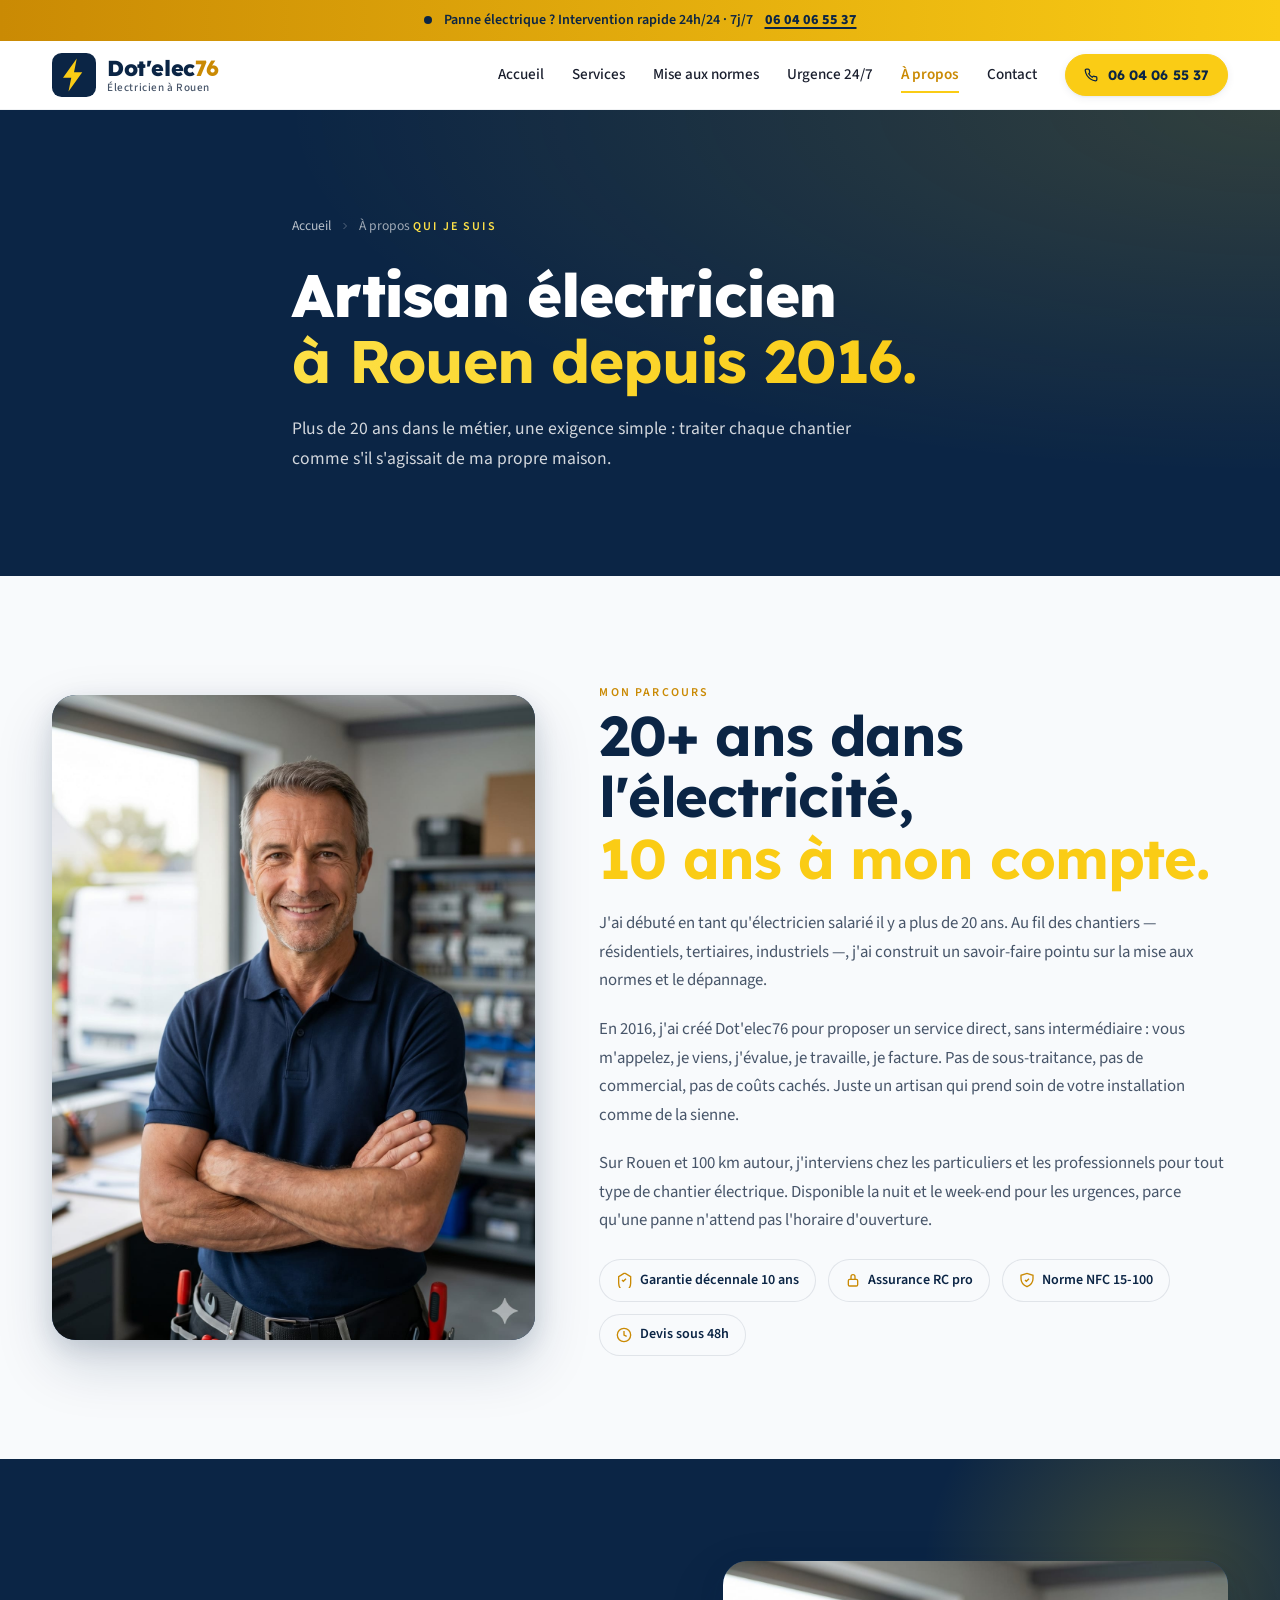
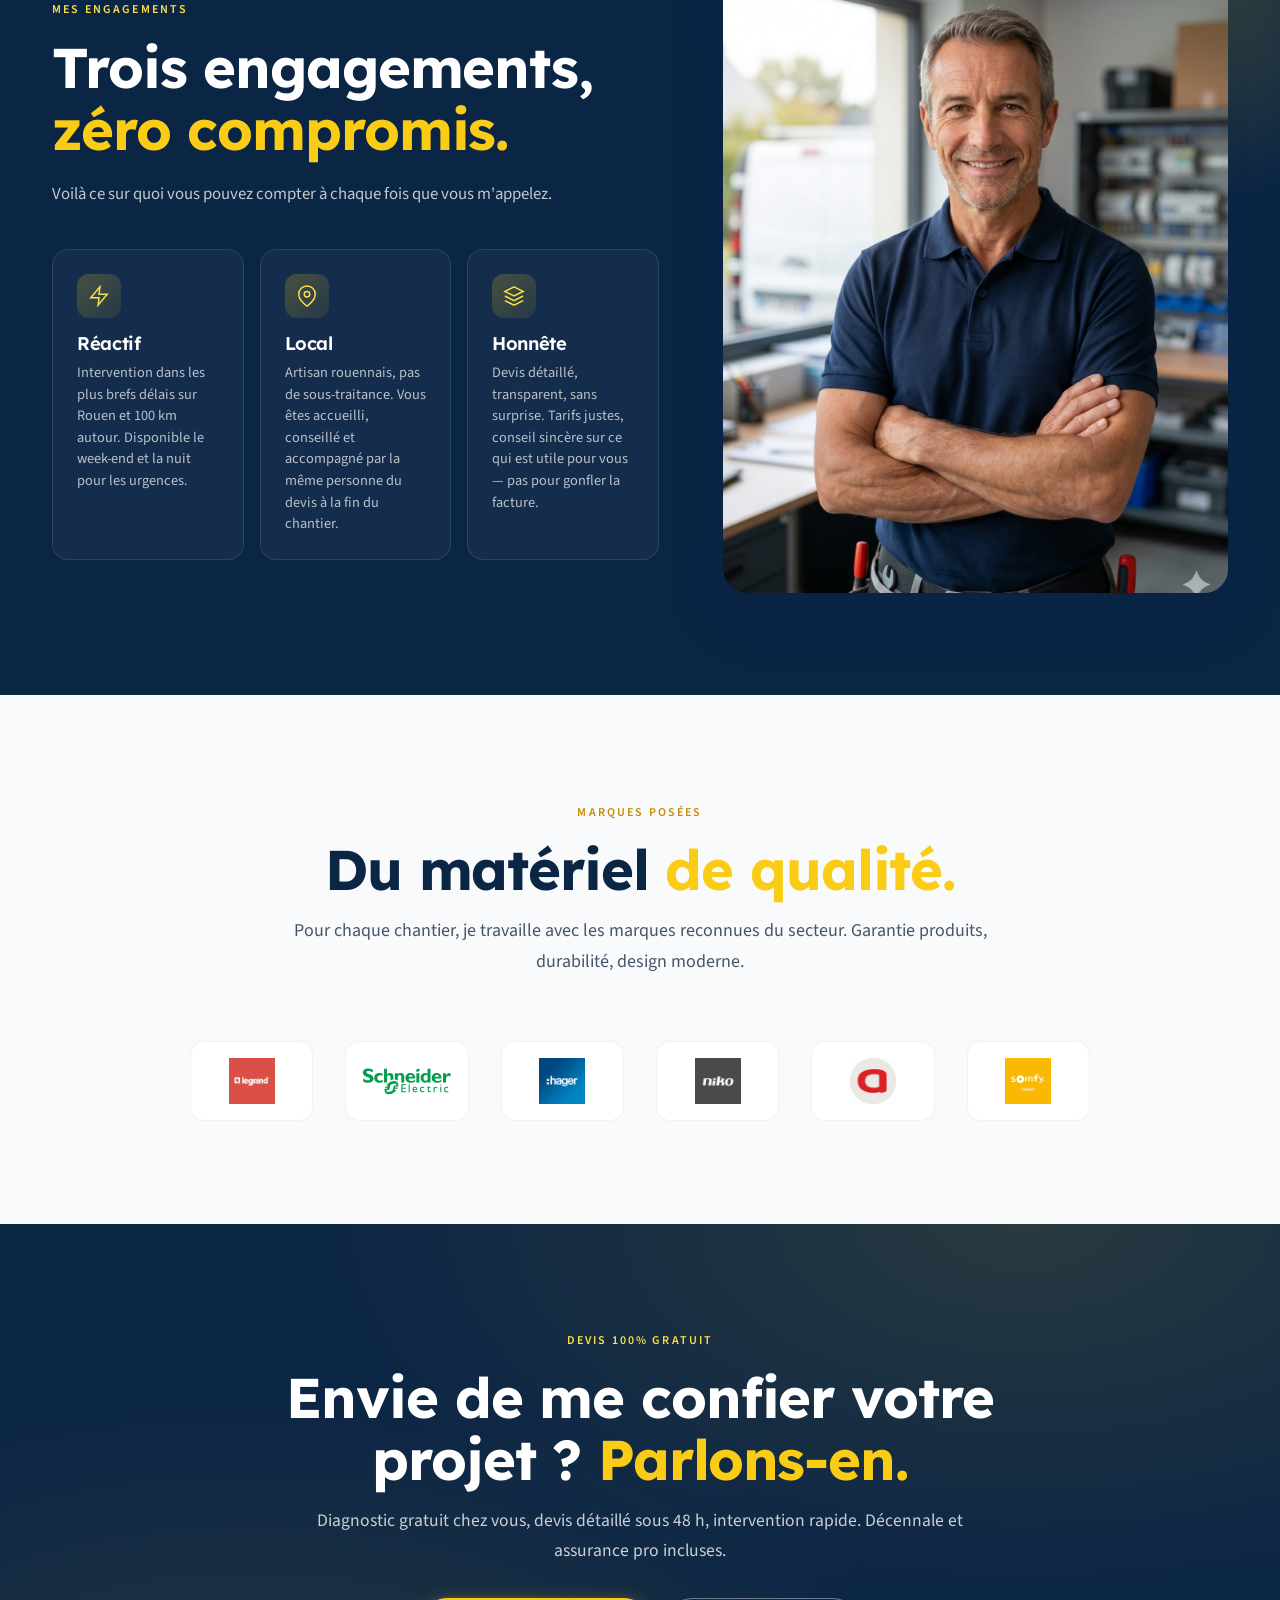
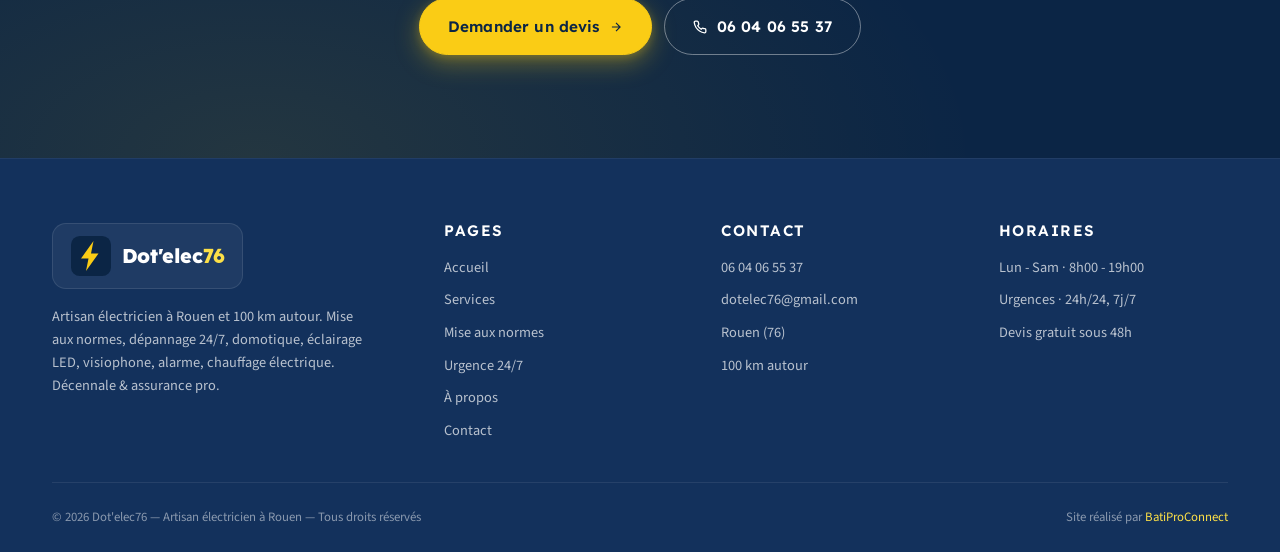
==== commit 619744d9: "SEO + CRO v2 : Twitter Card + geo coords + Service schema + social proof hero SEO (claude-seo, seo-p" ====
--- a/a-propos.html
+++ b/a-propos.html
@@ -12,7 +12,12 @@
 <meta property="og:type" content="website" />
 <meta property="og:title" content="À propos — Dot'elec76 Rouen" />
 <meta property="og:description" content="Artisan électricien à Rouen depuis 2016, 20+ ans d'expérience, décennale et assurance pro." />
-<meta property="og:image" content="assets/img/about/artisan-portrait.jpg" />
+<meta property="og:image" content="https://dotelec76.pages.dev/assets/img/about/artisan-portrait.jpg" />
+
+<meta name="twitter:card" content="summary_large_image" />
+<meta name="twitter:title" content="À propos — Dot'elec76 Rouen" />
+<meta name="twitter:description" content="Artisan électricien à Rouen depuis 2016, 20+ ans dans le métier, décennale et assurance pro." />
+<meta name="twitter:image" content="https://dotelec76.pages.dev/assets/img/about/artisan-portrait.jpg" />
 
 <link rel="preconnect" href="https://fonts.googleapis.com" />
 <link rel="preconnect" href="https://fonts.gstatic.com" crossorigin />
--- a/assets/css/style.css
+++ b/assets/css/style.css
@@ -454,6 +454,32 @@
   flex-wrap: wrap;
   gap: 0.75rem;
   margin-bottom: 3rem;
+}
+
+.hero__social-proof {
+  display: inline-flex;
+  align-items: center;
+  gap: 0.55rem;
+  padding: 0.5rem 1rem;
+  background: rgba(255,255,255,.08);
+  border: 1px solid rgba(255,255,255,.15);
+  border-radius: 999px;
+  margin-top: -1.5rem;
+  margin-bottom: 2rem;
+  color: rgba(255,255,255,.92);
+  font-size: 0.85rem;
+  font-weight: 500;
+  backdrop-filter: blur(8px);
+}
+.hero__social-proof strong {
+  color: var(--accent-light);
+  font-family: var(--font-heading);
+  font-weight: 700;
+}
+.hero__social-proof-stars {
+  display: inline-flex;
+  gap: 1px;
+  color: var(--accent-light);
 }
 
 .hero__meta {
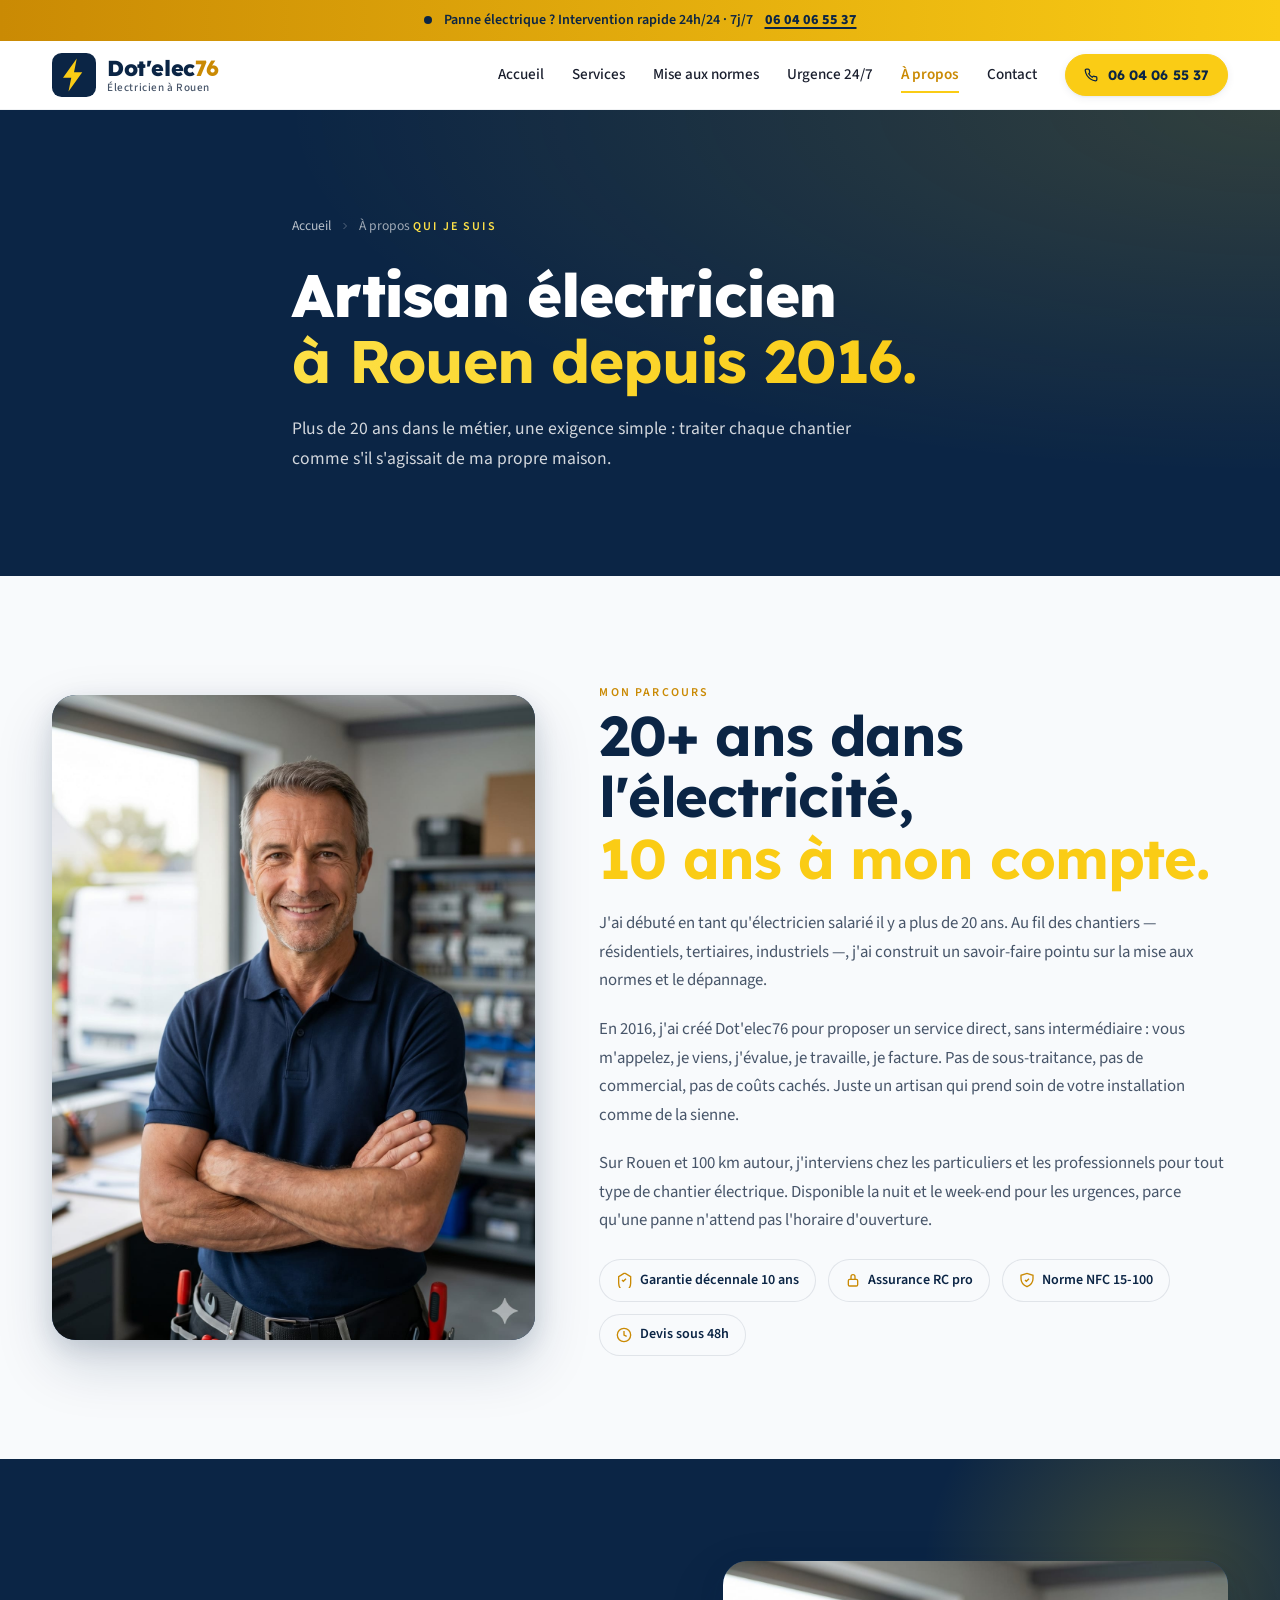
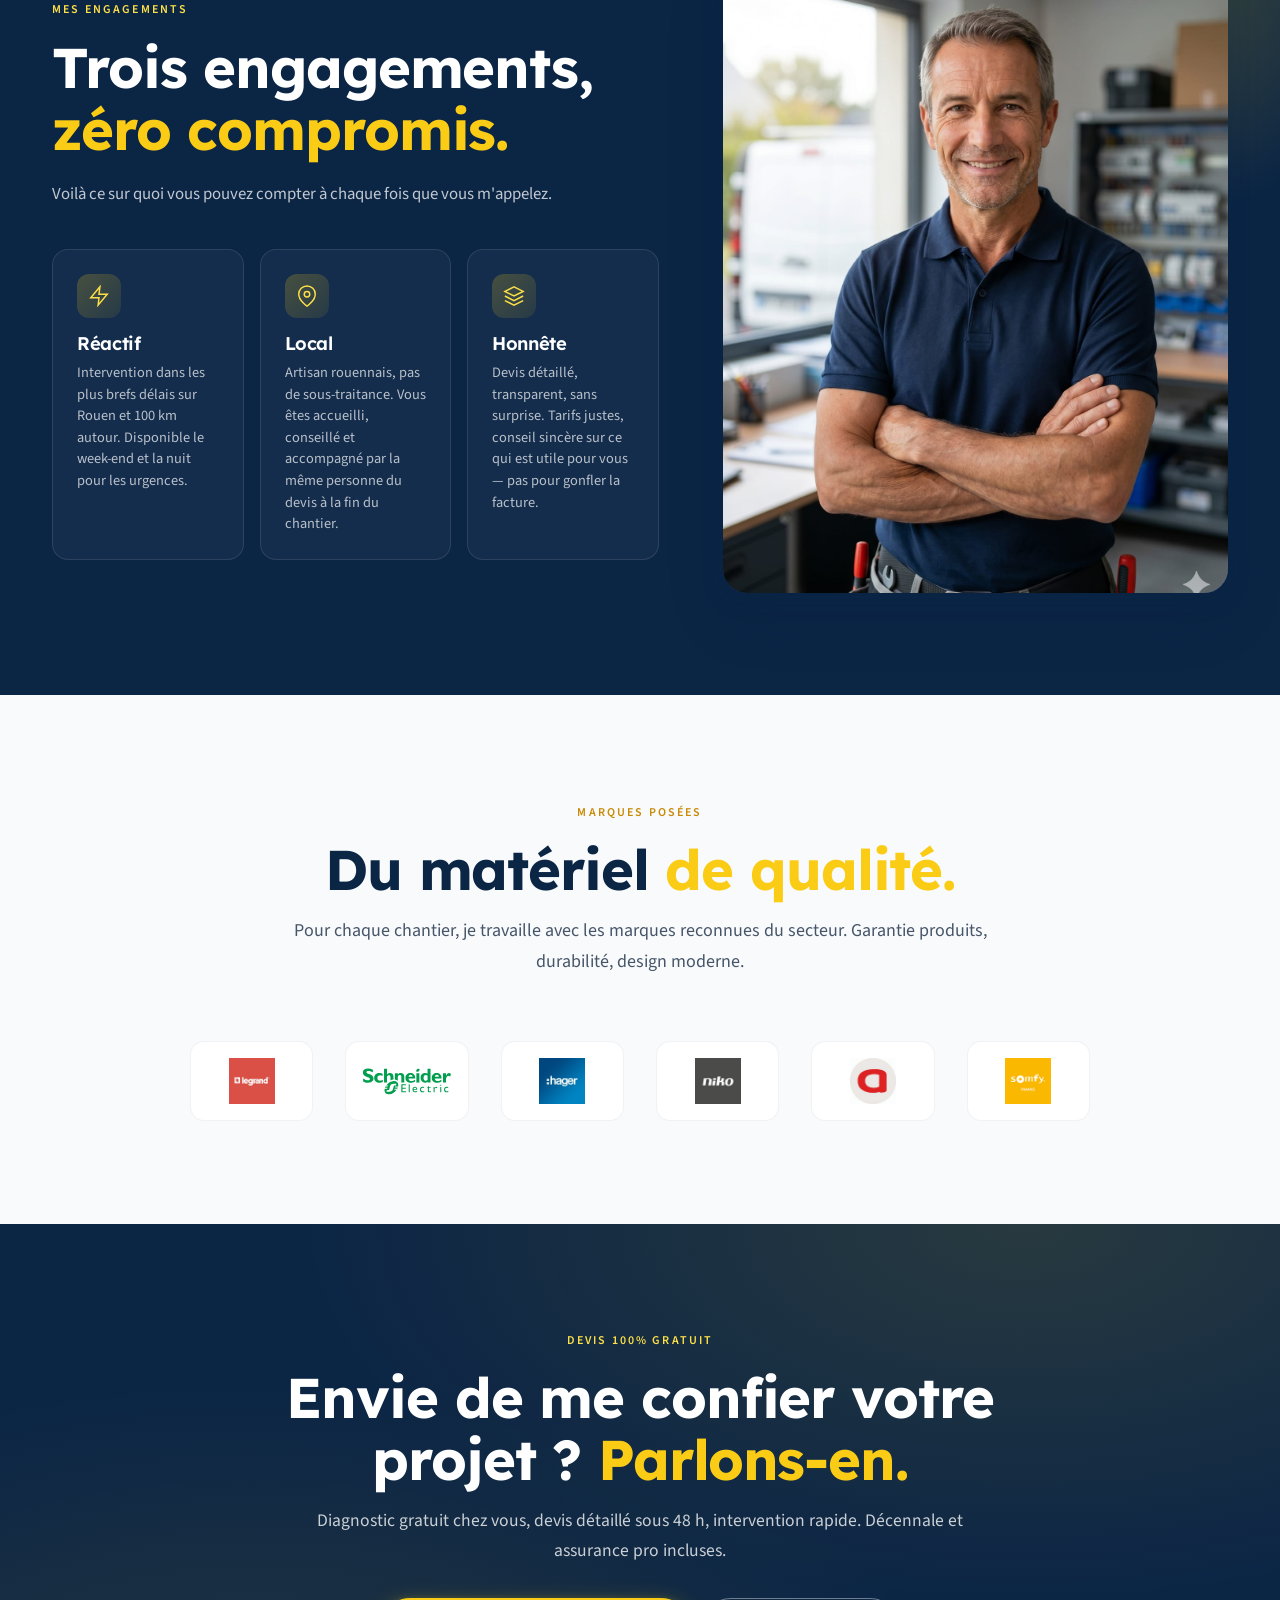
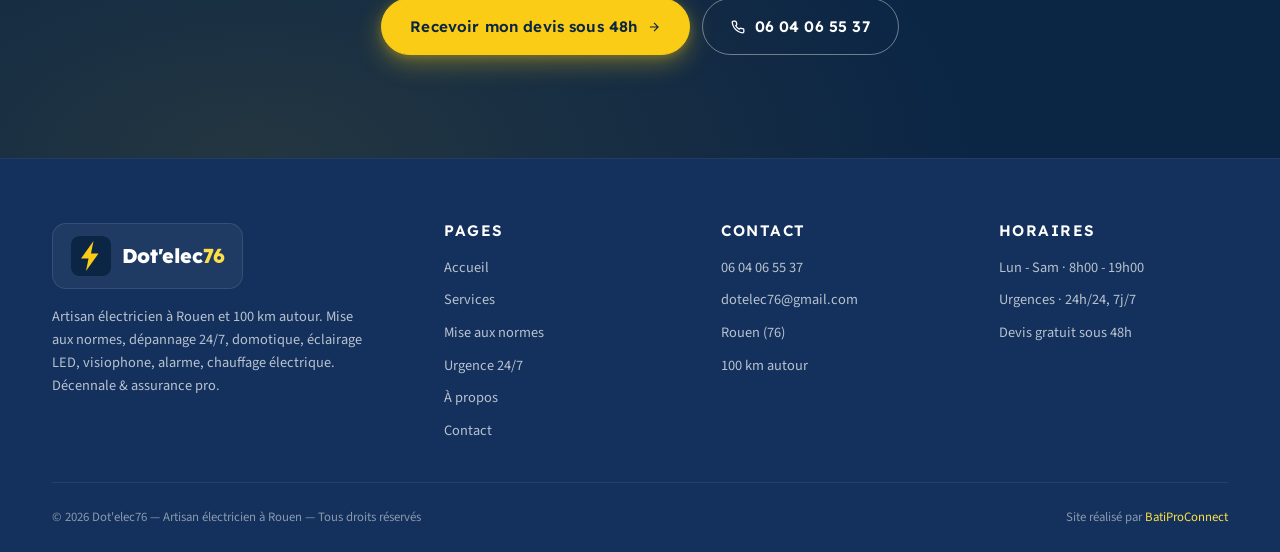
==== commit dd392acc: "Design v4 : Hero asymetrique + BA-slider clip-path + swap tableau HERO redesign anti-classique : - B" ====
--- a/a-propos.html
+++ b/a-propos.html
@@ -168,7 +168,7 @@
       <p data-reveal data-delay="2">Pour chaque chantier, je travaille avec les marques reconnues du secteur. Garantie produits, durabilité, design moderne.</p>
     </div>
 
-    <div class="brand-logos" data-reveal data-delay="3">
+    <div class="brand-logos brand-logos--colored" data-reveal data-delay="3">
       <div class="brand-logo-item" title="Legrand">
         <img src="assets/img/brands/legrand.png" alt="Legrand" loading="lazy" />
       </div>
@@ -198,7 +198,7 @@
       <h2>Envie de me confier votre projet&nbsp;? <em>Parlons-en.</em></h2>
       <p>Diagnostic gratuit chez vous, devis détaillé sous 48&nbsp;h, intervention rapide. Décennale et assurance pro incluses.</p>
       <div class="cta-final__buttons">
-        <a href="contact.html" class="btn btn-primary">Demander un devis<svg width="14" height="14" viewBox="0 0 24 24" fill="none" stroke="currentColor" stroke-width="2"><path d="M5 12h14m-7-7l7 7-7 7"/></svg></a>
+        <a href="contact.html" class="btn btn-primary">Recevoir mon devis sous 48h<svg width="14" height="14" viewBox="0 0 24 24" fill="none" stroke="currentColor" stroke-width="2"><path d="M5 12h14m-7-7l7 7-7 7"/></svg></a>
         <a href="tel:0604065537" class="btn btn-outline-light">
           <svg width="14" height="14" viewBox="0 0 24 24" fill="none" stroke="currentColor" stroke-width="2.2"><path d="M22 16.92v3a2 2 0 01-2.18 2 19.79 19.79 0 01-8.63-3.07 19.5 19.5 0 01-6-6 19.79 19.79 0 01-3.07-8.67A2 2 0 014.11 2h3a2 2 0 012 1.72 12.84 12.84 0 00.7 2.81 2 2 0 01-.45 2.11L8.09 9.91a16 16 0 006 6l1.27-1.27a2 2 0 012.11-.45 12.84 12.84 0 002.81.7A2 2 0 0122 16.92z"/></svg>
           06 04 06 55 37
--- a/assets/css/style.css
+++ b/assets/css/style.css
@@ -401,27 +401,58 @@
 /* ============== HERO ============== */
 .hero {
   position: relative;
-  min-height: 92vh;
+  min-height: 94vh;
   display: flex;
   align-items: center;
   overflow: hidden;
   padding-top: clamp(3rem, 6vw, 5rem);
   padding-bottom: clamp(3rem, 6vw, 5rem);
-}
+  background: var(--night);
+}
+/* Image positionnée à droite (asymétrie) avec clip diagonal */
 .hero__bg {
   position: absolute;
-  inset: 0;
+  top: 0; bottom: 0;
+  left: 35%;
+  right: 0;
   background-size: cover;
   background-position: center;
   background-color: var(--night-2);
   z-index: 0;
-}
+  clip-path: polygon(15% 0, 100% 0, 100% 100%, 0 100%);
+}
+@media (max-width: 1023px) {
+  .hero__bg { left: 0; clip-path: none; }
+}
+/* Overlay multi-layer : gradient + radial accent + grain noise + decorative diagonals */
 .hero__overlay {
   position: absolute;
   inset: 0;
   background:
-    linear-gradient(105deg, rgba(11,37,69,.96) 0%, rgba(11,37,69,.88) 35%, rgba(11,37,69,.55) 75%, rgba(11,37,69,.30) 100%),
-    radial-gradient(ellipse at 80% 80%, rgba(250,204,21,.22), transparent 55%);
+    linear-gradient(95deg, var(--night) 0%, rgba(11,37,69,.97) 38%, rgba(11,37,69,.78) 55%, rgba(11,37,69,.45) 75%, rgba(11,37,69,.20) 100%),
+    radial-gradient(ellipse at 88% 92%, rgba(250,204,21,.28), transparent 50%),
+    radial-gradient(circle at 12% 12%, rgba(29,78,216,.20), transparent 40%);
+  z-index: 1;
+}
+.hero__overlay::before {
+  content: '';
+  position: absolute;
+  inset: 0;
+  background-image: url("data:image/svg+xml,%3Csvg viewBox='0 0 200 200' xmlns='http://www.w3.org/2000/svg'%3E%3Cfilter id='n'%3E%3CfeTurbulence type='fractalNoise' baseFrequency='0.85' numOctaves='2' stitchTiles='stitch'/%3E%3C/filter%3E%3Crect width='100%25' height='100%25' filter='url(%23n)' opacity='0.55'/%3E%3C/svg%3E");
+  opacity: 0.10;
+  mix-blend-mode: overlay;
+  pointer-events: none;
+}
+.hero__overlay::after {
+  content: '';
+  position: absolute;
+  top: -8%;
+  left: -3%;
+  width: 360px;
+  height: 360px;
+  background-image: repeating-linear-gradient(135deg, rgba(250,204,21,.14) 0 1px, transparent 1px 14px);
+  pointer-events: none;
+  opacity: 0.7;
   z-index: 1;
 }
 .hero__content {
@@ -433,14 +464,32 @@
 .hero__title {
   color: var(--white);
   margin-block: 1.5rem 1.5rem;
+  font-size: clamp(2.75rem, 6.5vw, 5.25rem);
+  letter-spacing: -0.035em;
+  line-height: 0.98;
 }
 .hero__title em {
   color: var(--accent-light);
   display: inline-block;
-  background: linear-gradient(120deg, var(--accent-light), var(--accent));
+  background: linear-gradient(110deg, var(--accent-light) 0%, var(--accent) 50%, var(--accent-light) 100%);
+  background-size: 200% auto;
   -webkit-background-clip: text;
   background-clip: text;
   -webkit-text-fill-color: transparent;
+  animation: titleGradient 6s linear infinite;
+  position: relative;
+}
+@keyframes titleGradient {
+  to { background-position: 200% center; }
+}
+.hero__title em::after {
+  content: '';
+  position: absolute;
+  left: 0; right: 0;
+  bottom: -4px;
+  height: 4px;
+  background: linear-gradient(90deg, var(--accent), transparent);
+  border-radius: 2px;
 }
 .hero__subtitle {
   color: rgba(255,255,255,.85);
@@ -485,24 +534,51 @@
 .hero__meta {
   display: grid;
   grid-template-columns: repeat(auto-fit, minmax(140px, 1fr));
-  gap: 1.5rem 2rem;
+  gap: 1rem;
   padding-top: 2rem;
+  margin-top: 1.5rem;
   border-top: 1px solid rgba(255,255,255,.18);
   max-width: 720px;
 }
-.hero__meta-item { display: flex; flex-direction: column; gap: 0.25rem; }
+.hero__meta-item {
+  display: flex;
+  flex-direction: column;
+  gap: 0.4rem;
+  padding: 0.85rem 1rem;
+  background: linear-gradient(135deg, rgba(255,255,255,.04) 0%, rgba(255,255,255,.01) 100%);
+  border: 1px solid rgba(255,255,255,.08);
+  border-radius: 12px;
+  position: relative;
+  transition: all var(--t) var(--ease);
+  backdrop-filter: blur(6px);
+}
+.hero__meta-item::before {
+  content: '';
+  position: absolute;
+  top: 0; left: 0;
+  width: 32px; height: 2px;
+  background: var(--accent);
+  border-radius: 0 0 2px 2px;
+}
+.hero__meta-item:hover {
+  background: linear-gradient(135deg, rgba(250,204,21,.10) 0%, rgba(255,255,255,.02) 100%);
+  border-color: rgba(250,204,21,.30);
+  transform: translateY(-2px);
+}
 .hero__meta-num {
   font-family: var(--font-heading);
-  font-size: 1.85rem;
-  font-weight: 700;
+  font-size: 2.1rem;
+  font-weight: 800;
   color: var(--accent-light);
   line-height: 1;
+  letter-spacing: -0.02em;
 }
 .hero__meta-label {
-  font-size: 0.8rem;
+  font-size: 0.72rem;
   color: rgba(255,255,255,.65);
   text-transform: uppercase;
-  letter-spacing: 0.08em;
+  letter-spacing: 0.1em;
+  font-weight: 500;
 }
 
 /* ============== TRUST BAR ============== */
@@ -522,16 +598,34 @@
   gap: 1rem;
 }
 .trust-item__icon {
-  width: 48px; height: 48px;
+  width: 52px; height: 52px;
   flex-shrink: 0;
-  background: linear-gradient(135deg, rgba(250,204,21,.18), rgba(250,204,21,.06));
-  border-radius: 12px;
+  background: linear-gradient(135deg, var(--night) 0%, var(--night-2) 100%);
+  border-radius: 14px;
   display: flex;
   align-items: center;
   justify-content: center;
-  color: var(--accent-dark);
-}
-.trust-item__icon svg { width: 24px; height: 24px; }
+  color: var(--accent);
+  position: relative;
+  transition: all var(--t) var(--ease);
+  box-shadow: 0 4px 12px -2px rgba(11,37,69,.18), inset 0 1px 0 rgba(255,255,255,.08);
+}
+.trust-item__icon::after {
+  content: '';
+  position: absolute;
+  inset: -1px;
+  border-radius: 14px;
+  background: linear-gradient(135deg, var(--accent-light), transparent 50%);
+  opacity: 0;
+  transition: opacity var(--t) var(--ease);
+  pointer-events: none;
+}
+.trust-item:hover .trust-item__icon {
+  transform: translateY(-2px) rotate(-3deg);
+  box-shadow: 0 8px 20px -4px rgba(11,37,69,.28), inset 0 1px 0 rgba(255,255,255,.12);
+}
+.trust-item:hover .trust-item__icon::after { opacity: 0.30; }
+.trust-item__icon svg { width: 24px; height: 24px; stroke-width: 2; position: relative; z-index: 1; }
 .trust-item strong {
   font-family: var(--font-heading);
   font-weight: 600;
@@ -831,6 +925,9 @@
   background: var(--night-2);
   cursor: ew-resize;
 }
+.ba-slider {
+  --ba-cut: 50%;
+}
 .ba-slider__before,
 .ba-slider__after {
   position: absolute;
@@ -843,17 +940,15 @@
 .ba-slider__after-wrap {
   position: absolute;
   inset: 0;
-  width: 50%;
+  width: 100%;
   overflow: hidden;
   pointer-events: none;
-  transition: width 50ms linear;
+  clip-path: polygon(0 0, var(--ba-cut) 0, var(--ba-cut) 100%, 0 100%);
+  transition: clip-path 50ms linear;
 }
 .ba-slider__after-wrap .ba-slider__after {
-  width: 100vw;
+  width: 100%;
   max-width: none;
-}
-@media (max-width: 767px) {
-  .ba-slider__after-wrap .ba-slider__after { width: 100%; }
 }
 
 .ba-slider__range {
@@ -870,7 +965,7 @@
 .ba-slider__handle {
   position: absolute;
   top: 0; bottom: 0;
-  left: 50%;
+  left: var(--ba-cut);
   width: 3px;
   background: var(--white);
   pointer-events: none;
@@ -1025,45 +1120,66 @@
   object-fit: cover;
 }
 
-/* ============== MARQUES (pills) ============== */
+/* ============== MARQUES (marquee défilant infini) ============== */
 .section-brands {
   background: var(--night);
-  padding-block: 2.5rem 3.5rem;
+  padding-block: 2.5rem 3rem;
   border-top: 1px solid rgba(255,255,255,.06);
-}
+  overflow: hidden;
+  position: relative;
+}
+.section-brands::before,
+.section-brands::after {
+  content: '';
+  position: absolute;
+  top: 0; bottom: 0;
+  width: 120px;
+  z-index: 2;
+  pointer-events: none;
+}
+.section-brands::before { left: 0; background: linear-gradient(90deg, var(--night), transparent); }
+.section-brands::after  { right: 0; background: linear-gradient(-90deg, var(--night), transparent); }
+
 .section-brands__label {
   text-align: center;
-  font-size: 0.75rem;
+  font-size: 0.7rem;
   font-weight: 600;
   text-transform: uppercase;
-  letter-spacing: 0.2em;
-  color: rgba(255,255,255,.55);
-  margin-bottom: 1.5rem;
-}
-
-.brands-grid {
-  display: flex;
-  flex-wrap: wrap;
-  justify-content: center;
-  gap: 0.75rem 1rem;
-}
-.brand-pill {
-  background: rgba(255,255,255,.06);
-  border: 1px solid rgba(255,255,255,.12);
-  padding: 0.6rem 1.25rem;
-  border-radius: 999px;
-  color: rgba(255,255,255,.85);
-  font-family: var(--font-heading);
-  font-size: 0.95rem;
-  font-weight: 500;
-  transition: all var(--t) var(--ease);
-}
-.brand-pill strong { font-weight: 600; }
-.brand-pill:hover {
-  background: rgba(250,204,21,.18);
-  border-color: rgba(250,204,21,.50);
-  color: var(--accent-light);
-  transform: translateY(-2px);
+  letter-spacing: 0.24em;
+  color: rgba(255,255,255,.5);
+  margin-bottom: 1.75rem;
+}
+
+.marquee-brands {
+  width: 100%;
+  overflow: hidden;
+  position: relative;
+}
+.marquee-brands__track {
+  display: flex;
+  align-items: center;
+  gap: 4rem;
+  width: max-content;
+  animation: marqueeBrands 35s linear infinite;
+}
+.marquee-brands__track:hover { animation-play-state: paused; }
+
+.marquee-brands__logo {
+  height: 48px;
+  width: auto;
+  max-width: 140px;
+  object-fit: contain;
+  flex-shrink: 0;
+  filter: brightness(0) invert(1) opacity(0.55);
+  transition: filter var(--t) var(--ease), transform var(--t) var(--ease);
+}
+.marquee-brands__logo:hover {
+  filter: brightness(1) invert(0) opacity(1);
+  transform: scale(1.08);
+}
+@keyframes marqueeBrands {
+  from { transform: translateX(0); }
+  to   { transform: translateX(-50%); }
 }
 
 /* ============== REVIEWS / AVIS ============== */
@@ -1139,14 +1255,31 @@
   scroll-snap-align: start;
   background: var(--white);
   border: 1px solid var(--line-light);
-  border-radius: 16px;
-  padding: 1.75rem;
+  border-left: 4px solid var(--accent);
+  border-radius: 4px 16px 16px 4px;
+  padding: 2.25rem 1.75rem 1.75rem;
   display: flex;
   flex-direction: column;
   gap: 0.85rem;
-  box-shadow: var(--shadow-sm);
+  box-shadow: 0 1px 0 rgba(11,37,69,.04), 0 8px 24px -8px rgba(11,37,69,.10);
   transition: all var(--t) var(--ease);
-}
+  position: relative;
+  overflow: hidden;
+}
+.review-card::before {
+  content: '\201C';
+  position: absolute;
+  top: -32px;
+  right: -8px;
+  font-family: 'Lexend', serif;
+  font-size: 200px;
+  font-weight: 800;
+  color: rgba(250,204,21,.10);
+  line-height: 1;
+  pointer-events: none;
+  z-index: 0;
+}
+.review-card > * { position: relative; z-index: 1; }
 @media (min-width: 768px) {
   .review-card { flex: 0 0 calc(50% - 0.75rem); }
 }
@@ -1154,10 +1287,12 @@
   .review-card { flex: 0 0 calc(33.333% - 1rem); }
 }
 .review-card:hover {
-  border-color: rgba(250,204,21,.40);
-  transform: translateY(-2px);
-  box-shadow: var(--shadow-md);
-}
+  border-left-color: var(--accent-dark);
+  border-left-width: 6px;
+  transform: translateY(-3px);
+  box-shadow: 0 1px 0 rgba(11,37,69,.04), 0 16px 40px -8px rgba(11,37,69,.18), 0 0 0 1px rgba(250,204,21,.20);
+}
+.review-card:hover::before { color: rgba(250,204,21,.18); }
 
 .review-card__header {
   display: flex;
@@ -1169,6 +1304,8 @@
   border-radius: 50%;
   background: linear-gradient(135deg, var(--accent), var(--accent-dark));
   color: var(--night);
+  position: relative;
+  box-shadow: 0 0 0 3px var(--white), 0 0 0 4px rgba(250,204,21,.40);
   display: flex;
   align-items: center;
   justify-content: center;
